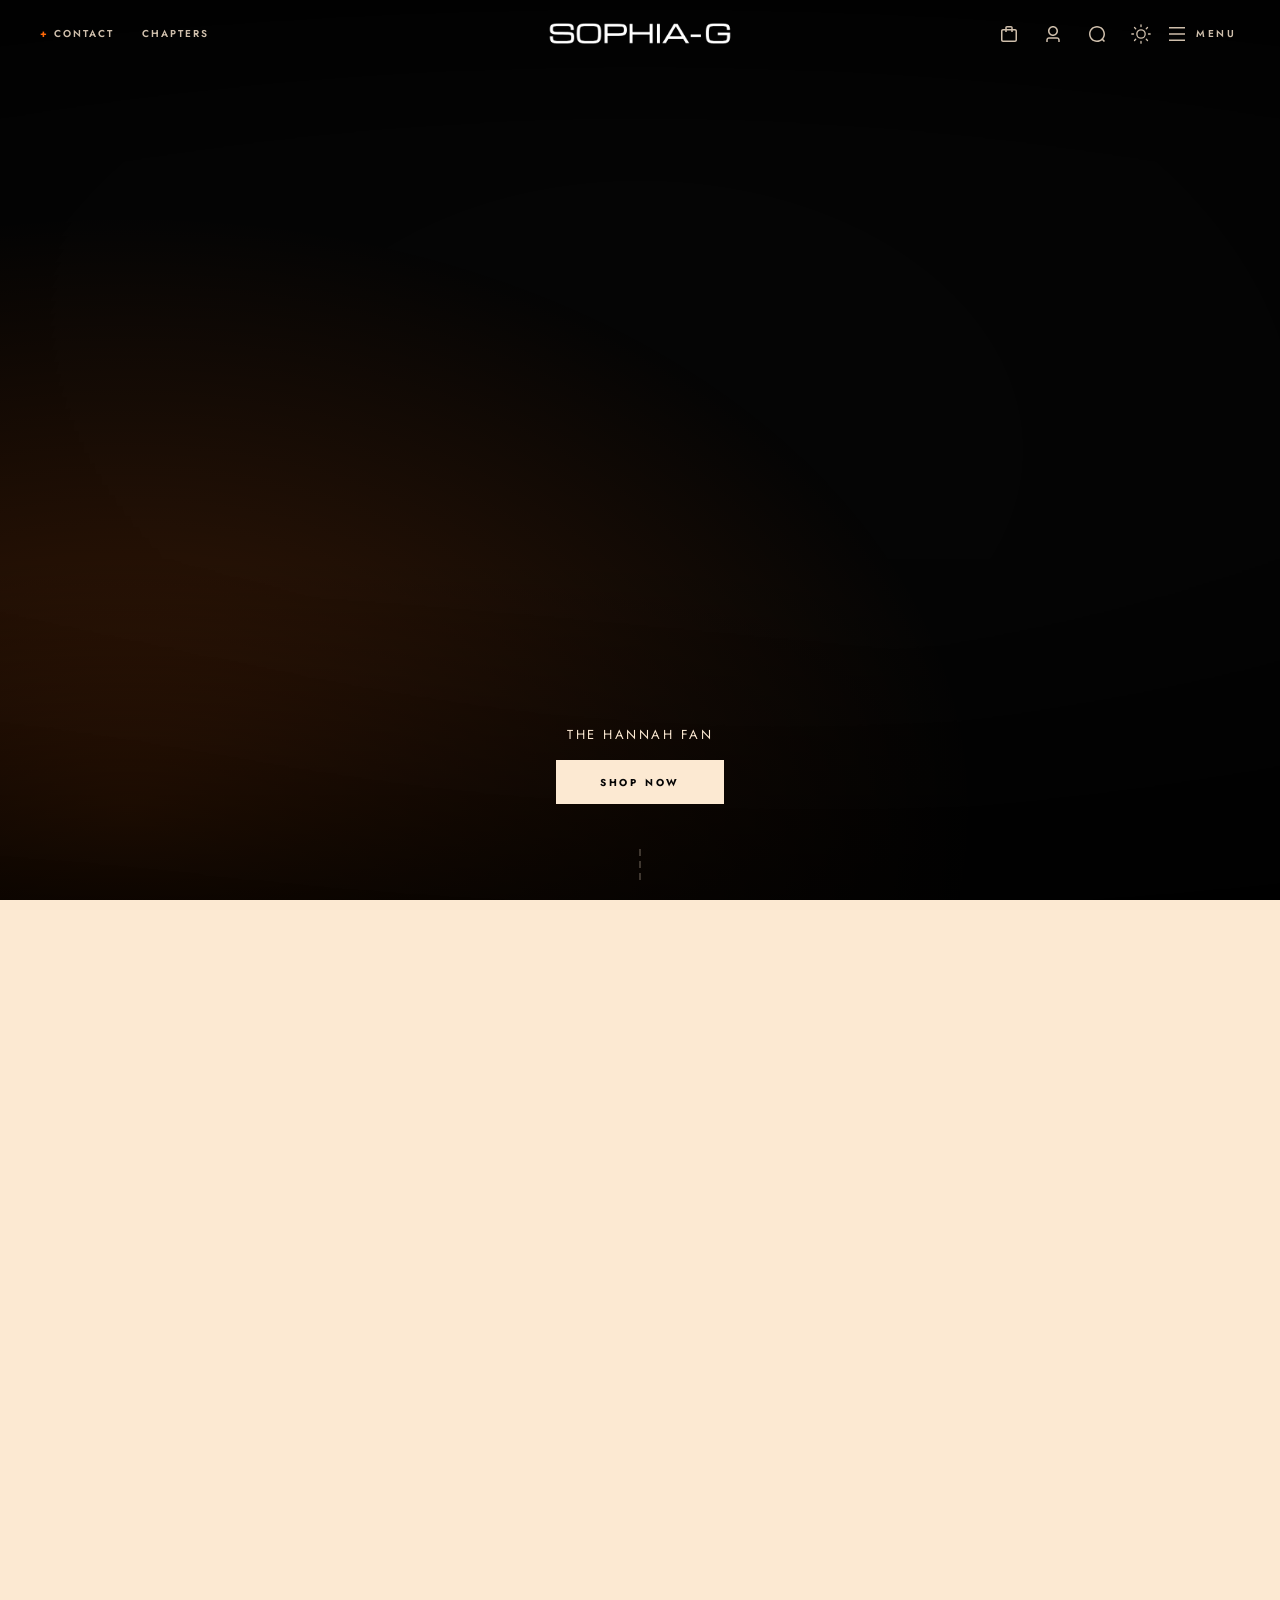
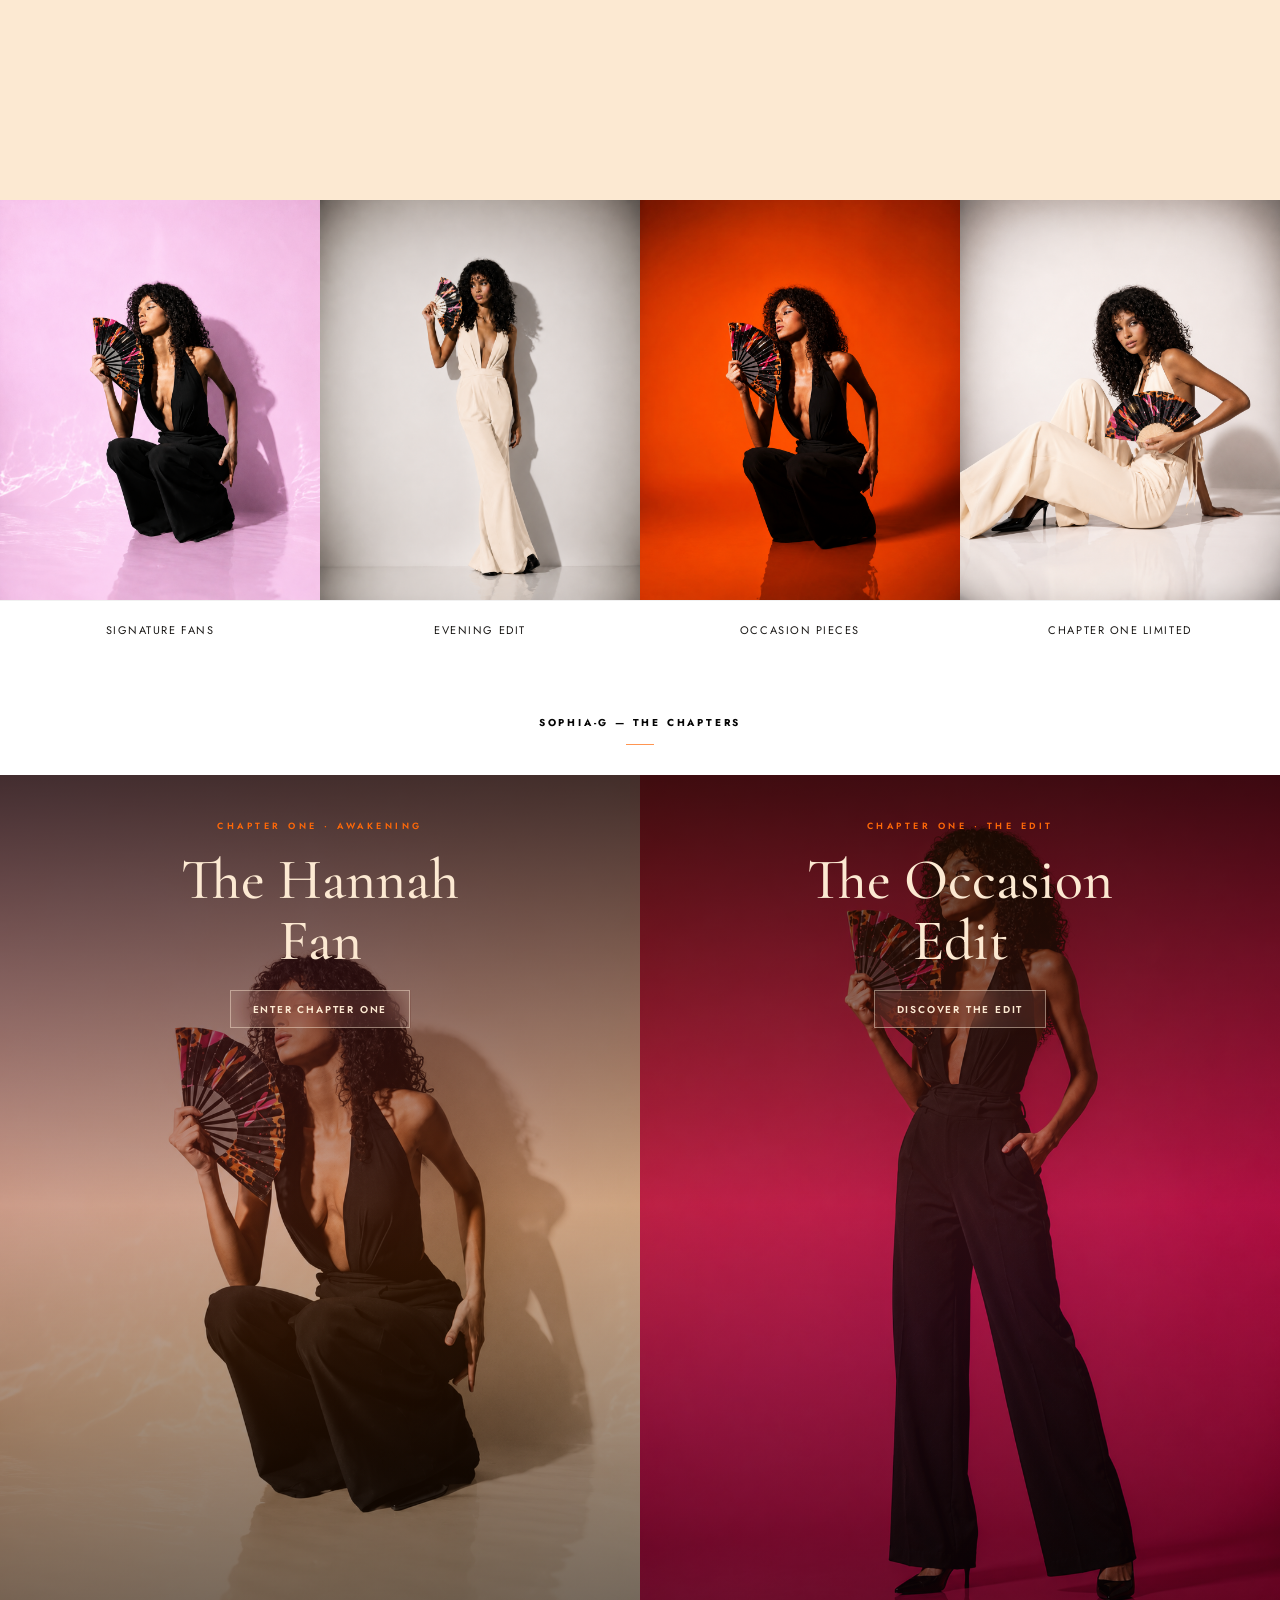
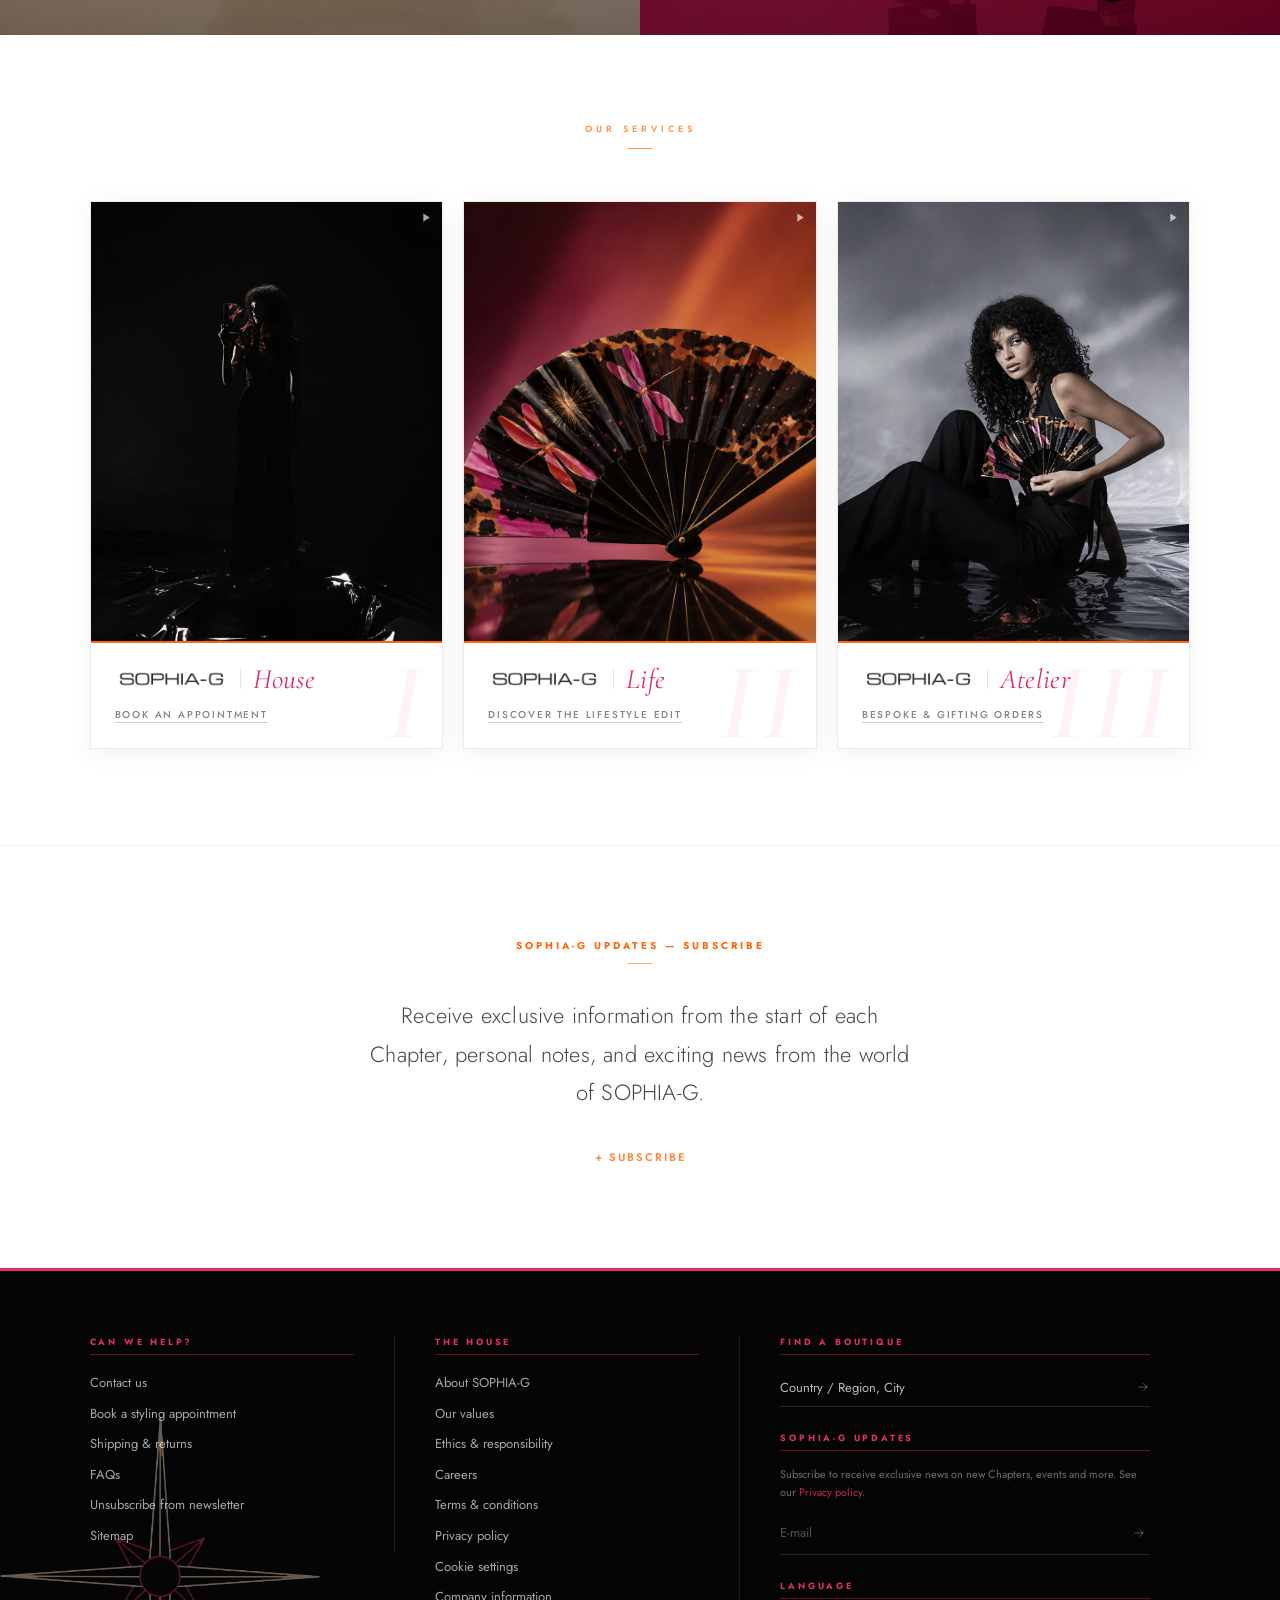
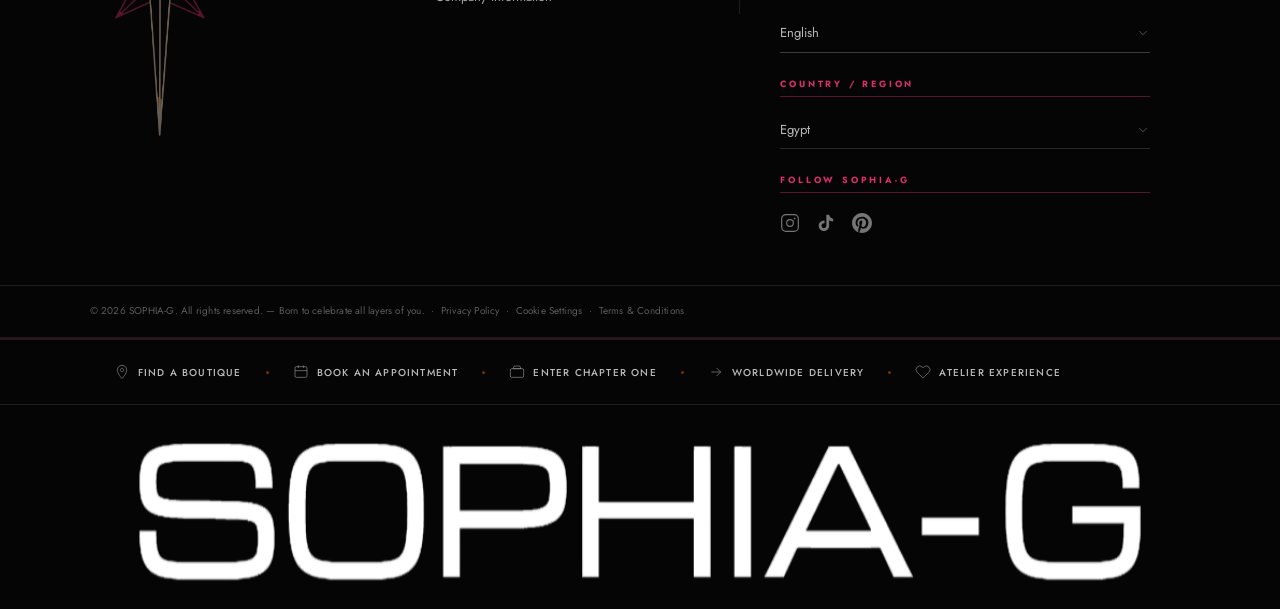
==== index.html @ d7bd1737 "feat - frontend enhancements" ====
<!DOCTYPE html>
<html lang="en">
<head>
  <meta charset="UTF-8" />
  <meta name="viewport" content="width=device-width, initial-scale=1.0" />
  <meta http-equiv="Cache-Control" content="no-cache, no-store, must-revalidate" />
  <meta http-equiv="Pragma" content="no-cache" />
  <meta http-equiv="Expires" content="0" />
  <title>SOPHIA-G — Born to celebrate all layers of you.</title>

  <!-- Fonts -->
  <link rel="preconnect" href="https://fonts.googleapis.com">
  <link rel="preconnect" href="https://fonts.gstatic.com" crossorigin>
  <link
    href="https://fonts.googleapis.com/css2?family=Cormorant+Garamond:ital,wght@0,400;0,500;0,600;0,700;1,400;1,500;1,600&family=Jost:wght@300;400;500;600;700&display=swap"
    rel="stylesheet"
  >

  <!-- Dynamic CSS loader — bypasses every layer of caching -->
  <script>
    (function () {
      var t = Date.now();
      var sheets = [
        "css/variables.css",
        "css/animations.css",
        "components/header/header.css",
        "components/hero/hero.css",
        "components/categories/categories.css",
        "components/collections/collections.css",
        "components/services/services.css",
        "components/subscribe/subscribe.css",
        "components/footer/footer.css",
        "components/closing/closing.css",
        "components/scroll-top/scroll-top.css"
      ];
      sheets.forEach(function (href) {
        var link = document.createElement("link");
        link.rel = "stylesheet";
        link.href = href + "?v=" + t;
        document.head.appendChild(link);
      });
    })();
  </script>
</head>

<body>

  <!-- ░░ Component slots — filled by js/loader.js ░░ -->

  <div data-component="header"></div>

  <!-- Hero sits outside the pattern wrapper — needs a clean dark canvas -->
  <div data-component="hero"></div>

  <!-- Light sections (white page band) -->
  <main class="sophia-page">
    <div data-component="categories"></div>
    <div data-component="collections"></div>
    <div data-component="services"></div>
    <div data-component="subscribe"></div>
  </main>

  <div data-component="footer"></div>
  <div data-component="closing"></div>
  <div data-component="scroll-top"></div>

  <!-- Dynamic JS loader — cache-busted on every page load, order preserved -->
  <script>
    (function () {
      var t = Date.now();
      /* main.js MUST finish before loader.js runs — load sequentially */
      var s1 = document.createElement("script");
      s1.src = "js/main.js?v=" + t;
      s1.onload = function () {
        var s2 = document.createElement("script");
        s2.src = "js/loader.js?v=" + t;
        document.body.appendChild(s2);
      };
      document.body.appendChild(s1);
    })();
  </script>

</body>
</html>
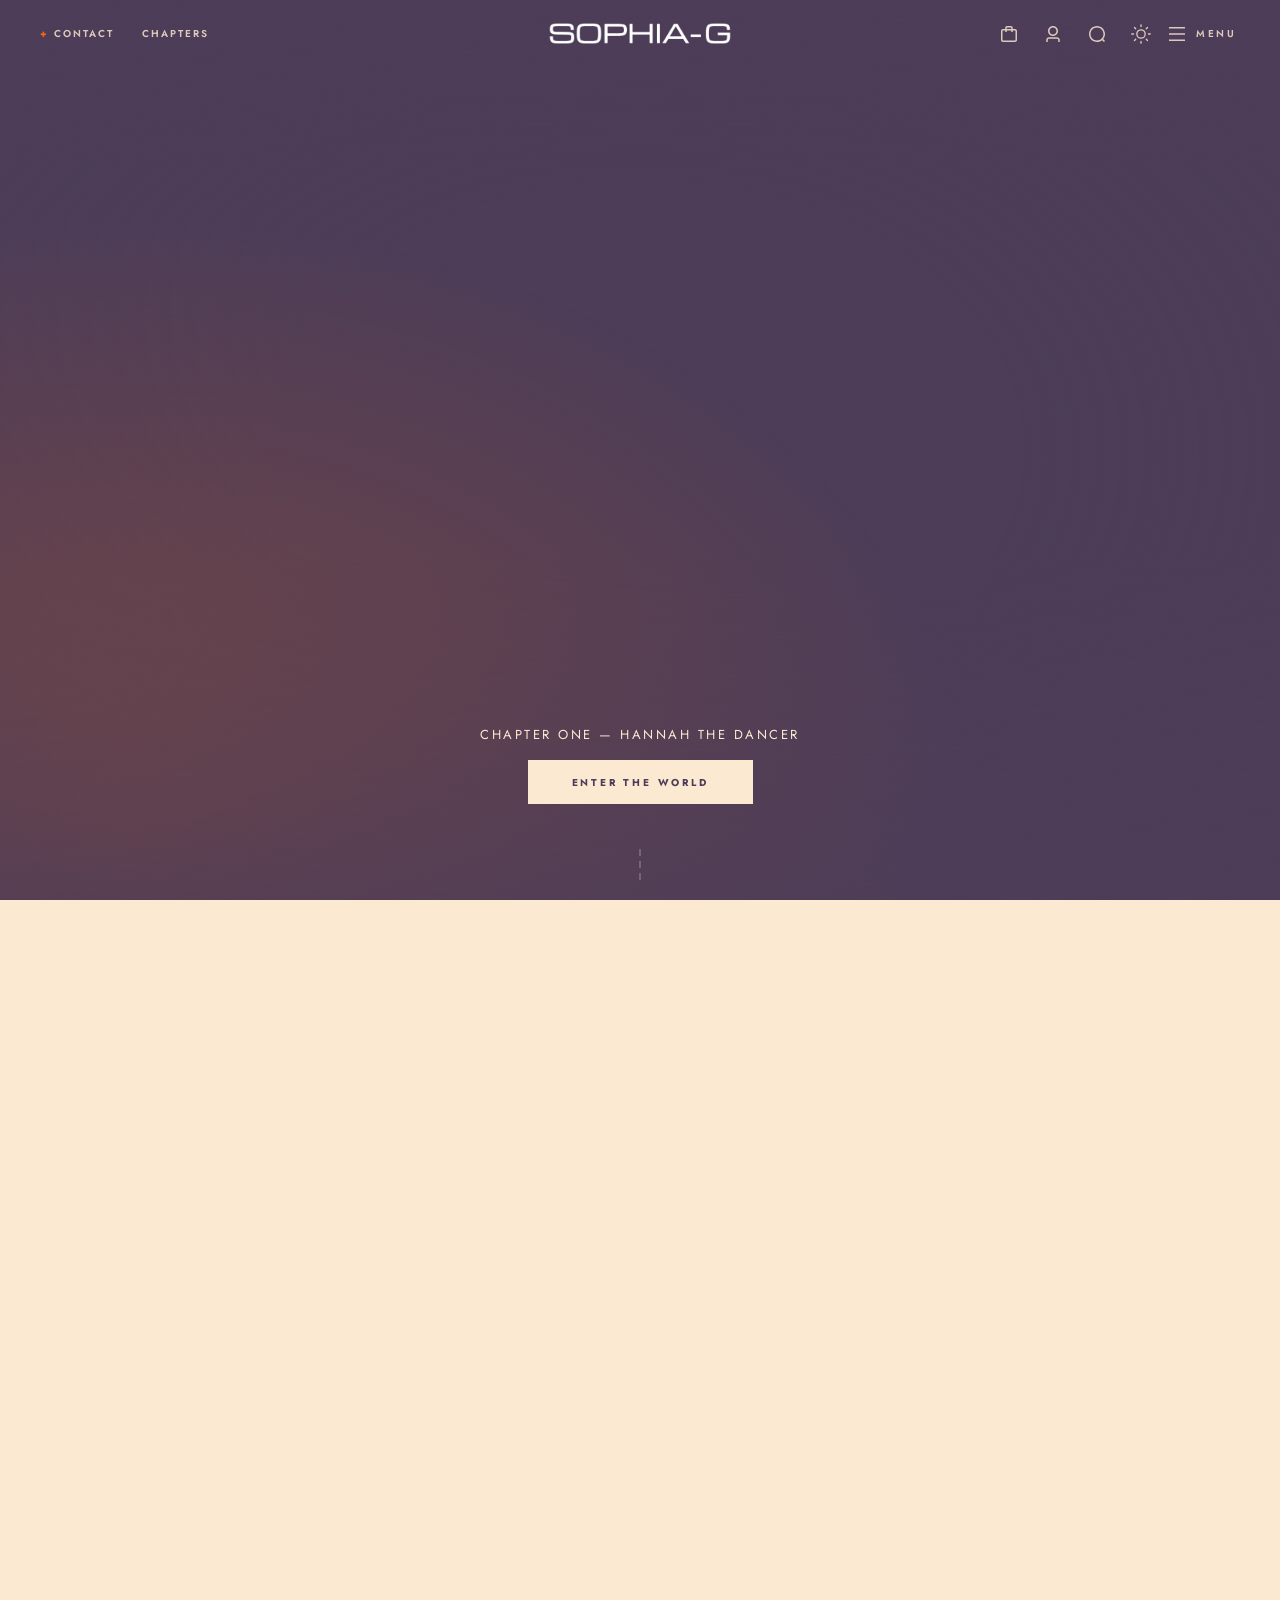
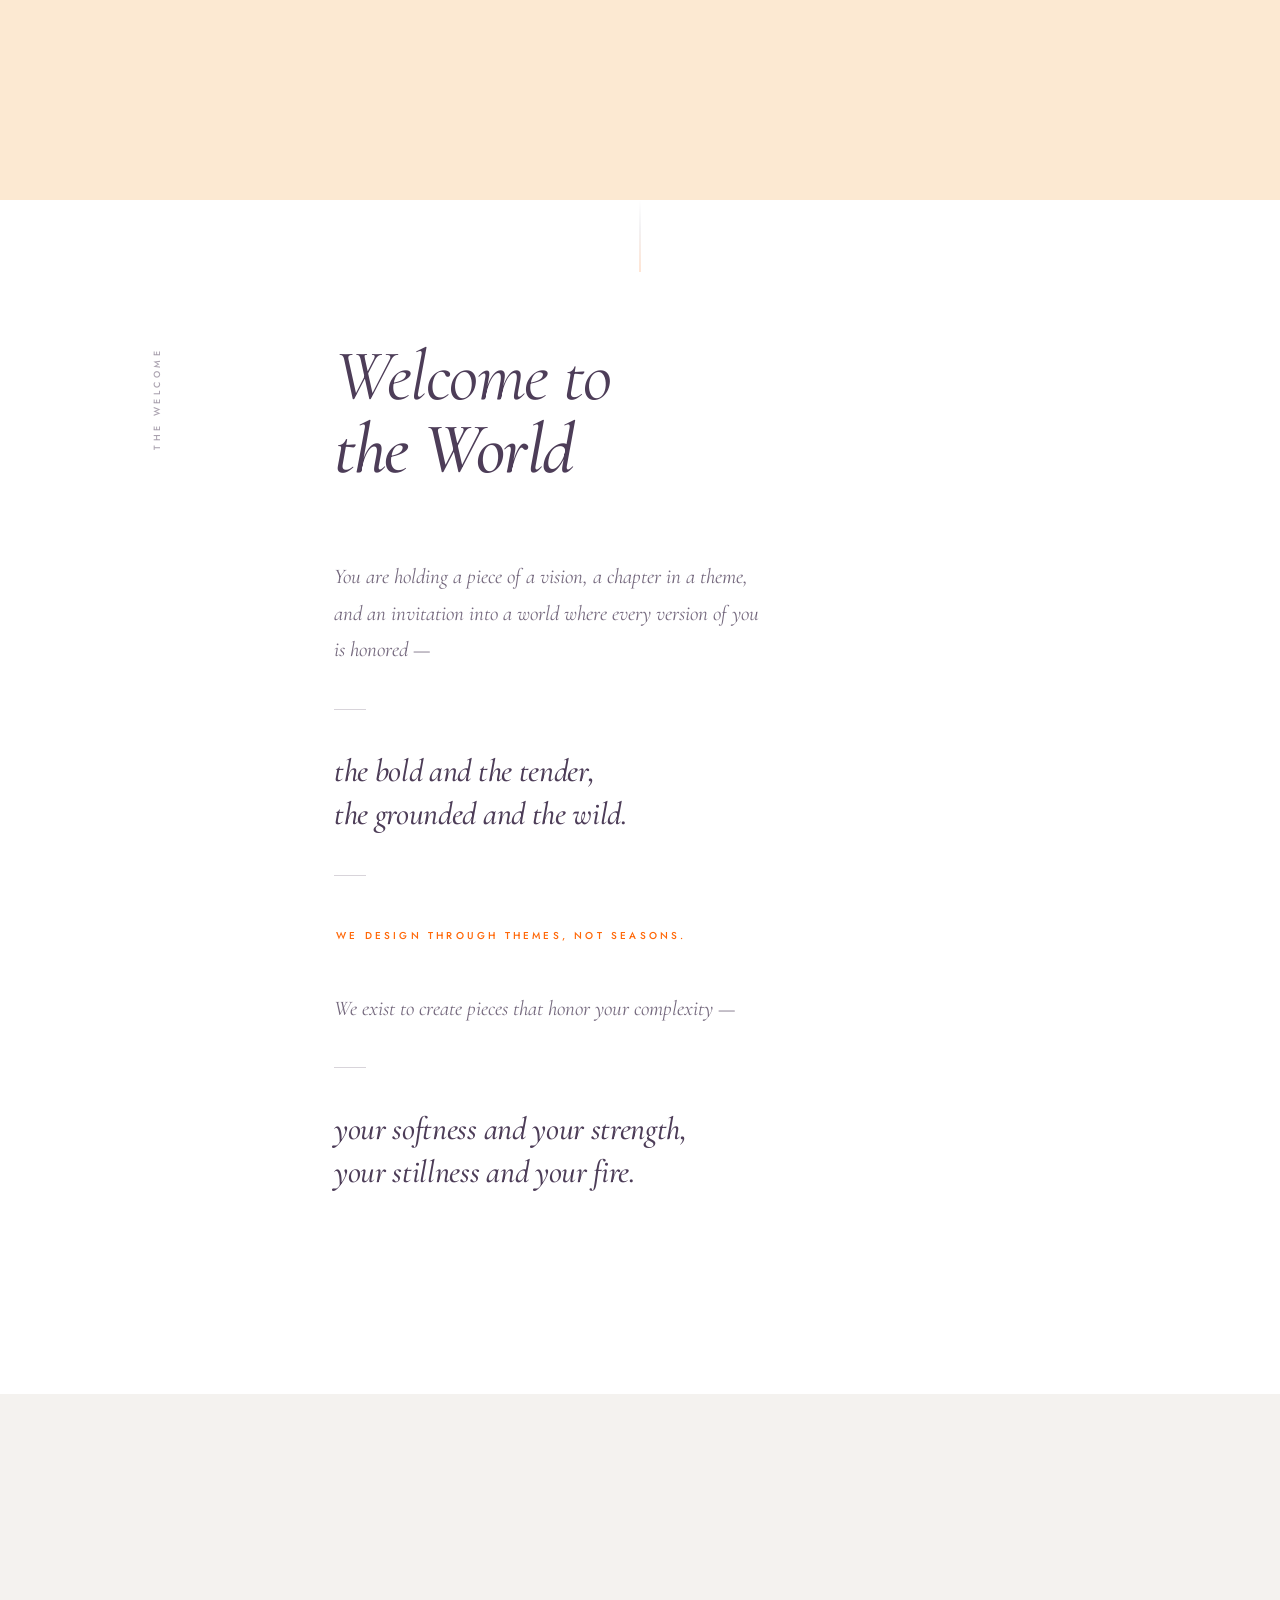
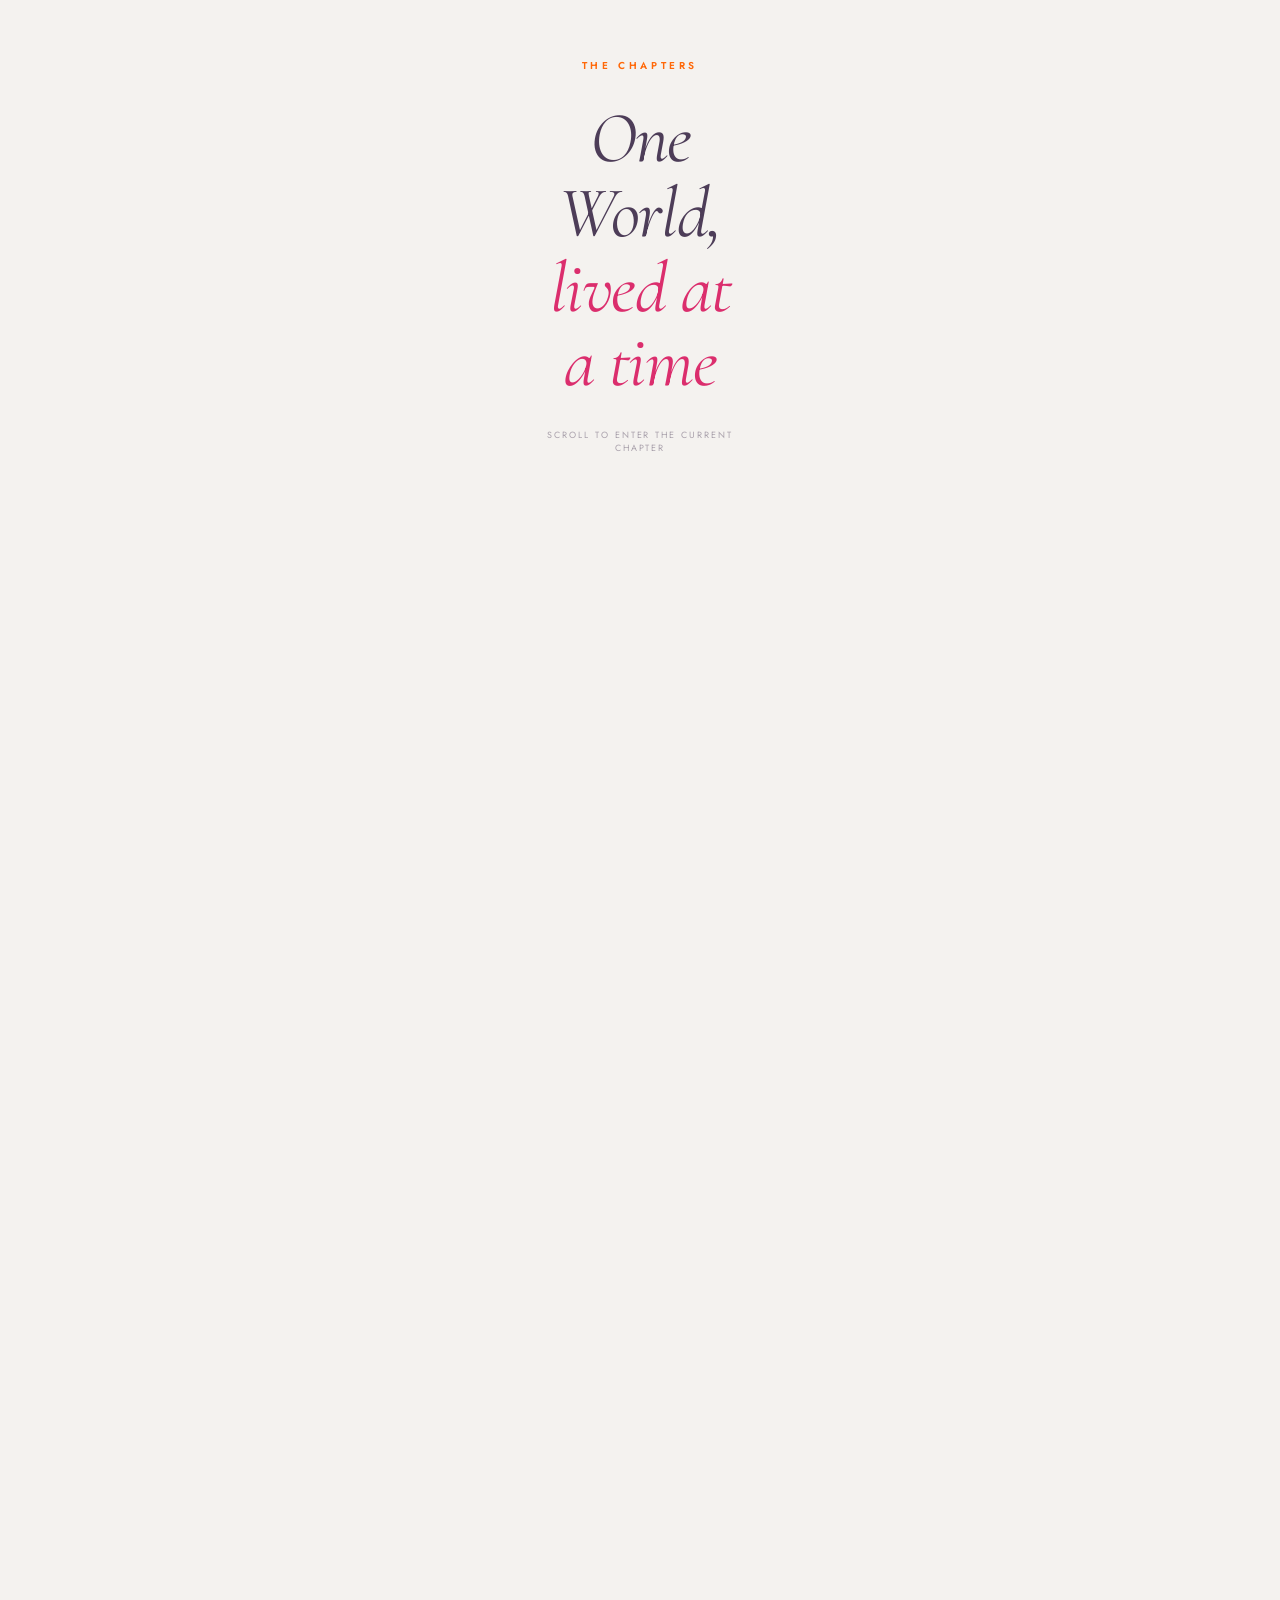
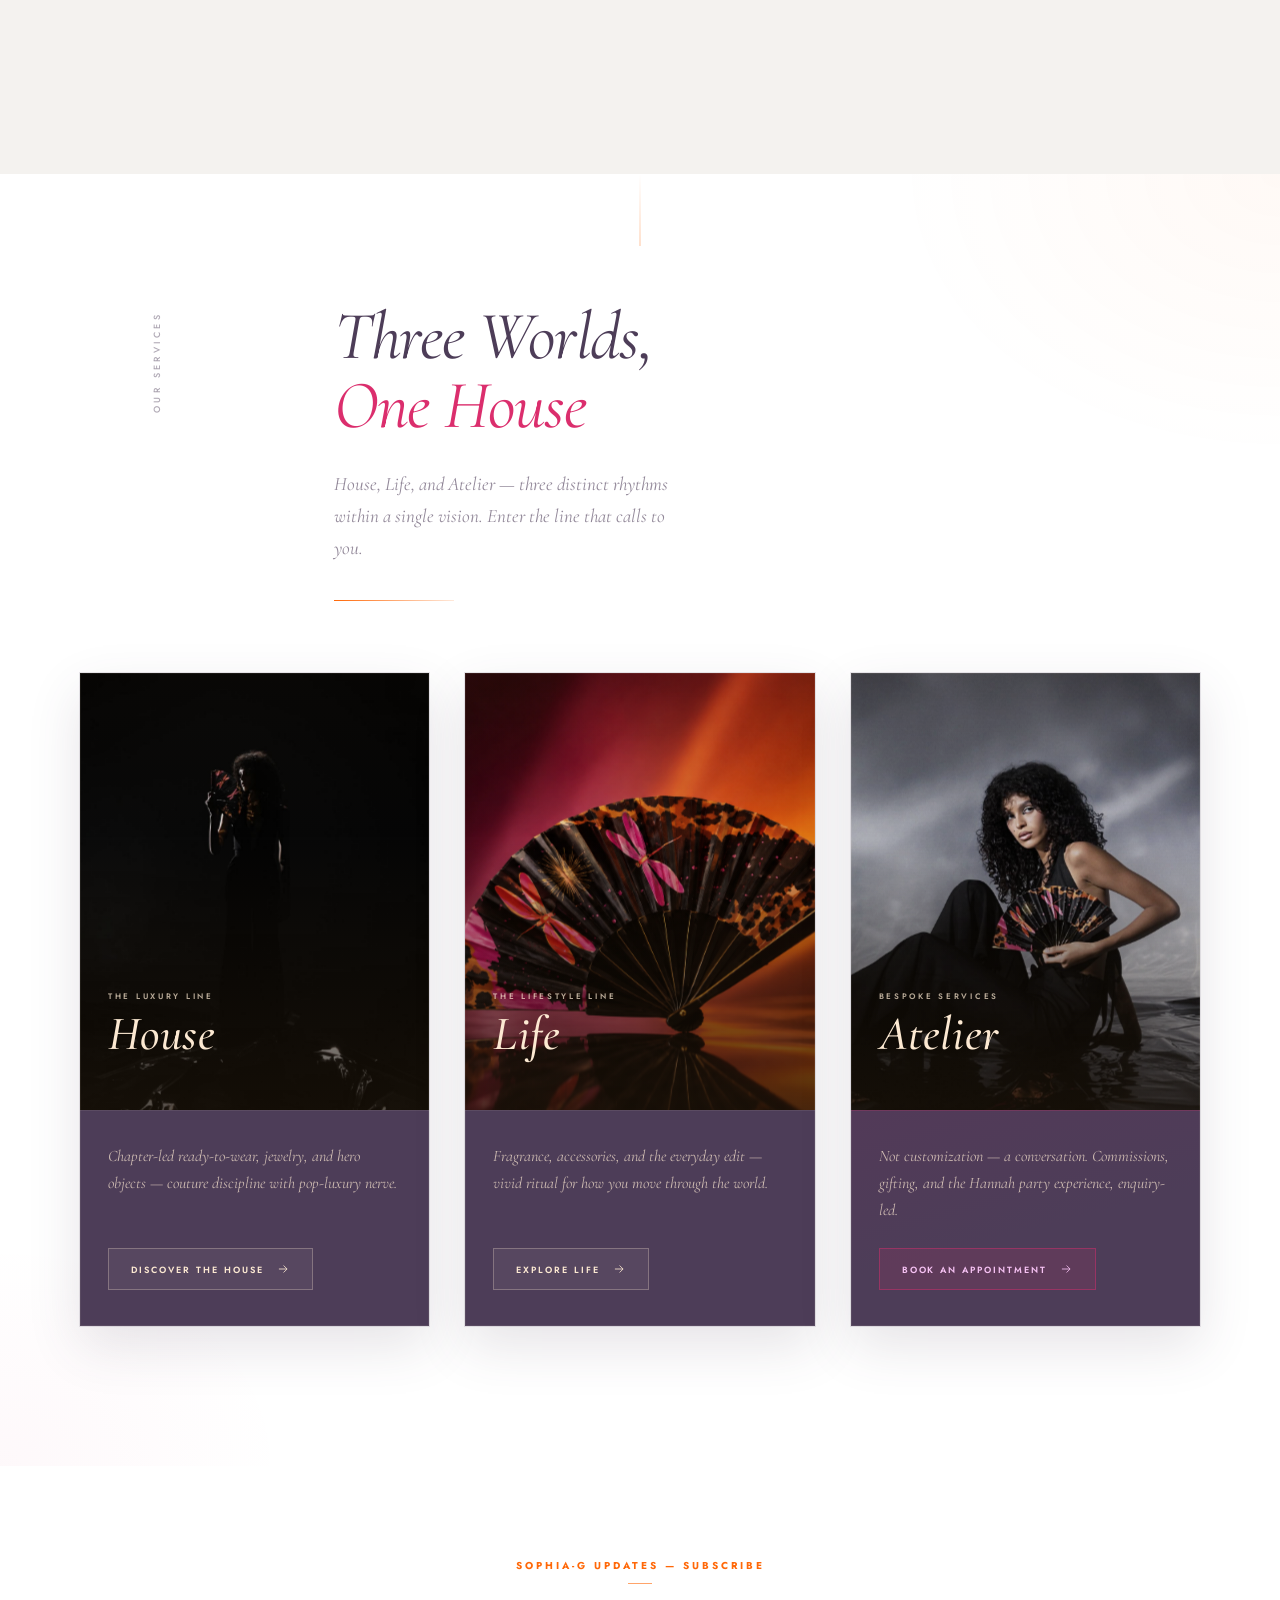
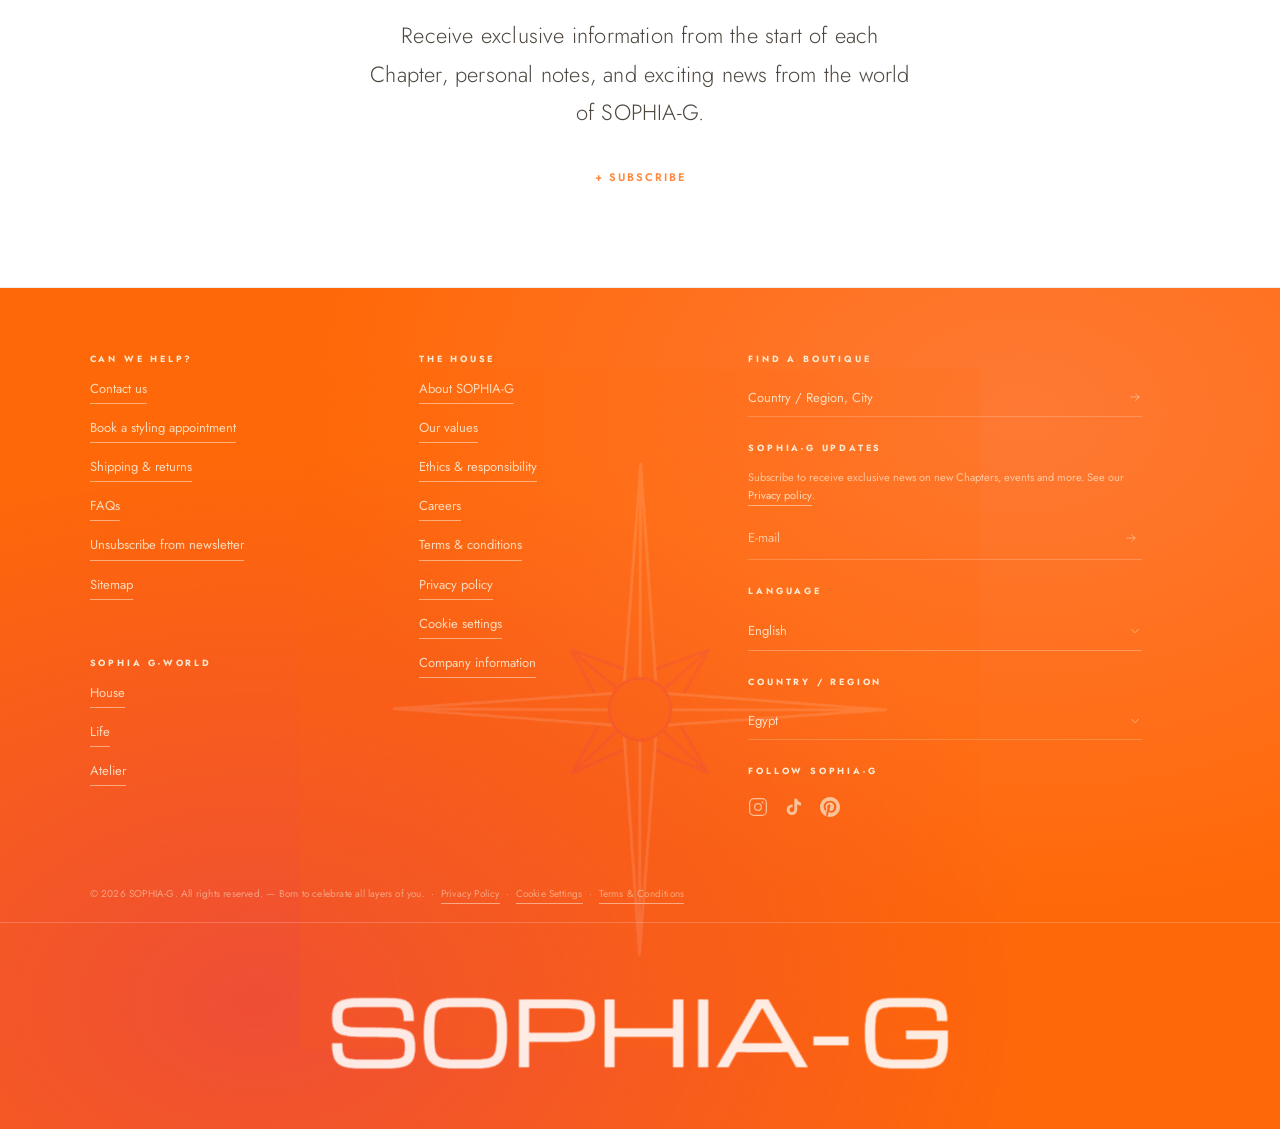
==== commit 1e504e0a: "feat: welcome , chapter , services , footer" ====
--- a/index.html
+++ b/index.html
@@ -25,12 +25,11 @@
         "css/animations.css",
         "components/header/header.css",
         "components/hero/hero.css",
-        "components/categories/categories.css",
+        "components/welcome/welcome.css",
         "components/collections/collections.css",
         "components/services/services.css",
         "components/subscribe/subscribe.css",
         "components/footer/footer.css",
-        "components/closing/closing.css",
         "components/scroll-top/scroll-top.css"
       ];
       sheets.forEach(function (href) {
@@ -54,14 +53,13 @@
 
   <!-- Light sections (white page band) -->
   <main class="sophia-page">
-    <div data-component="categories"></div>
+    <div data-component="welcome"></div>
     <div data-component="collections"></div>
     <div data-component="services"></div>
     <div data-component="subscribe"></div>
   </main>
 
   <div data-component="footer"></div>
-  <div data-component="closing"></div>
   <div data-component="scroll-top"></div>
 
   <!-- Dynamic JS loader — cache-busted on every page load, order preserved -->
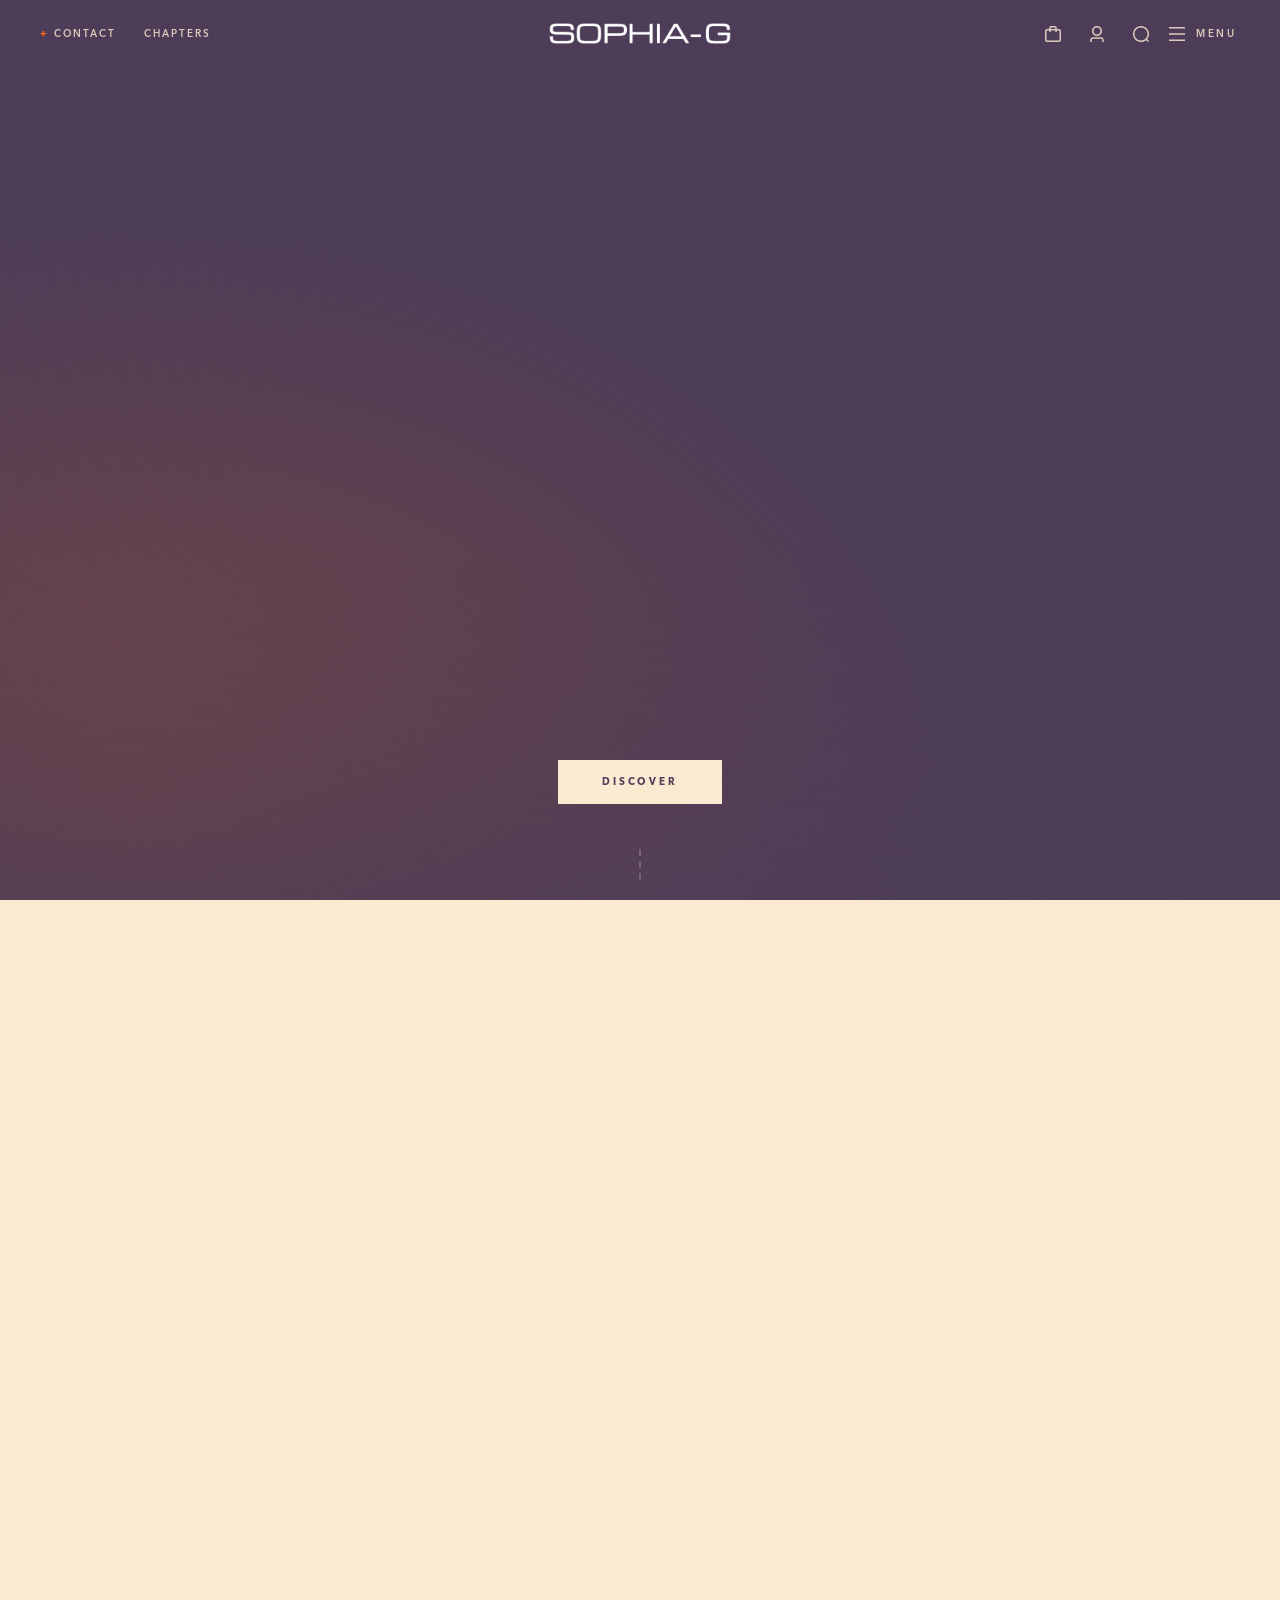
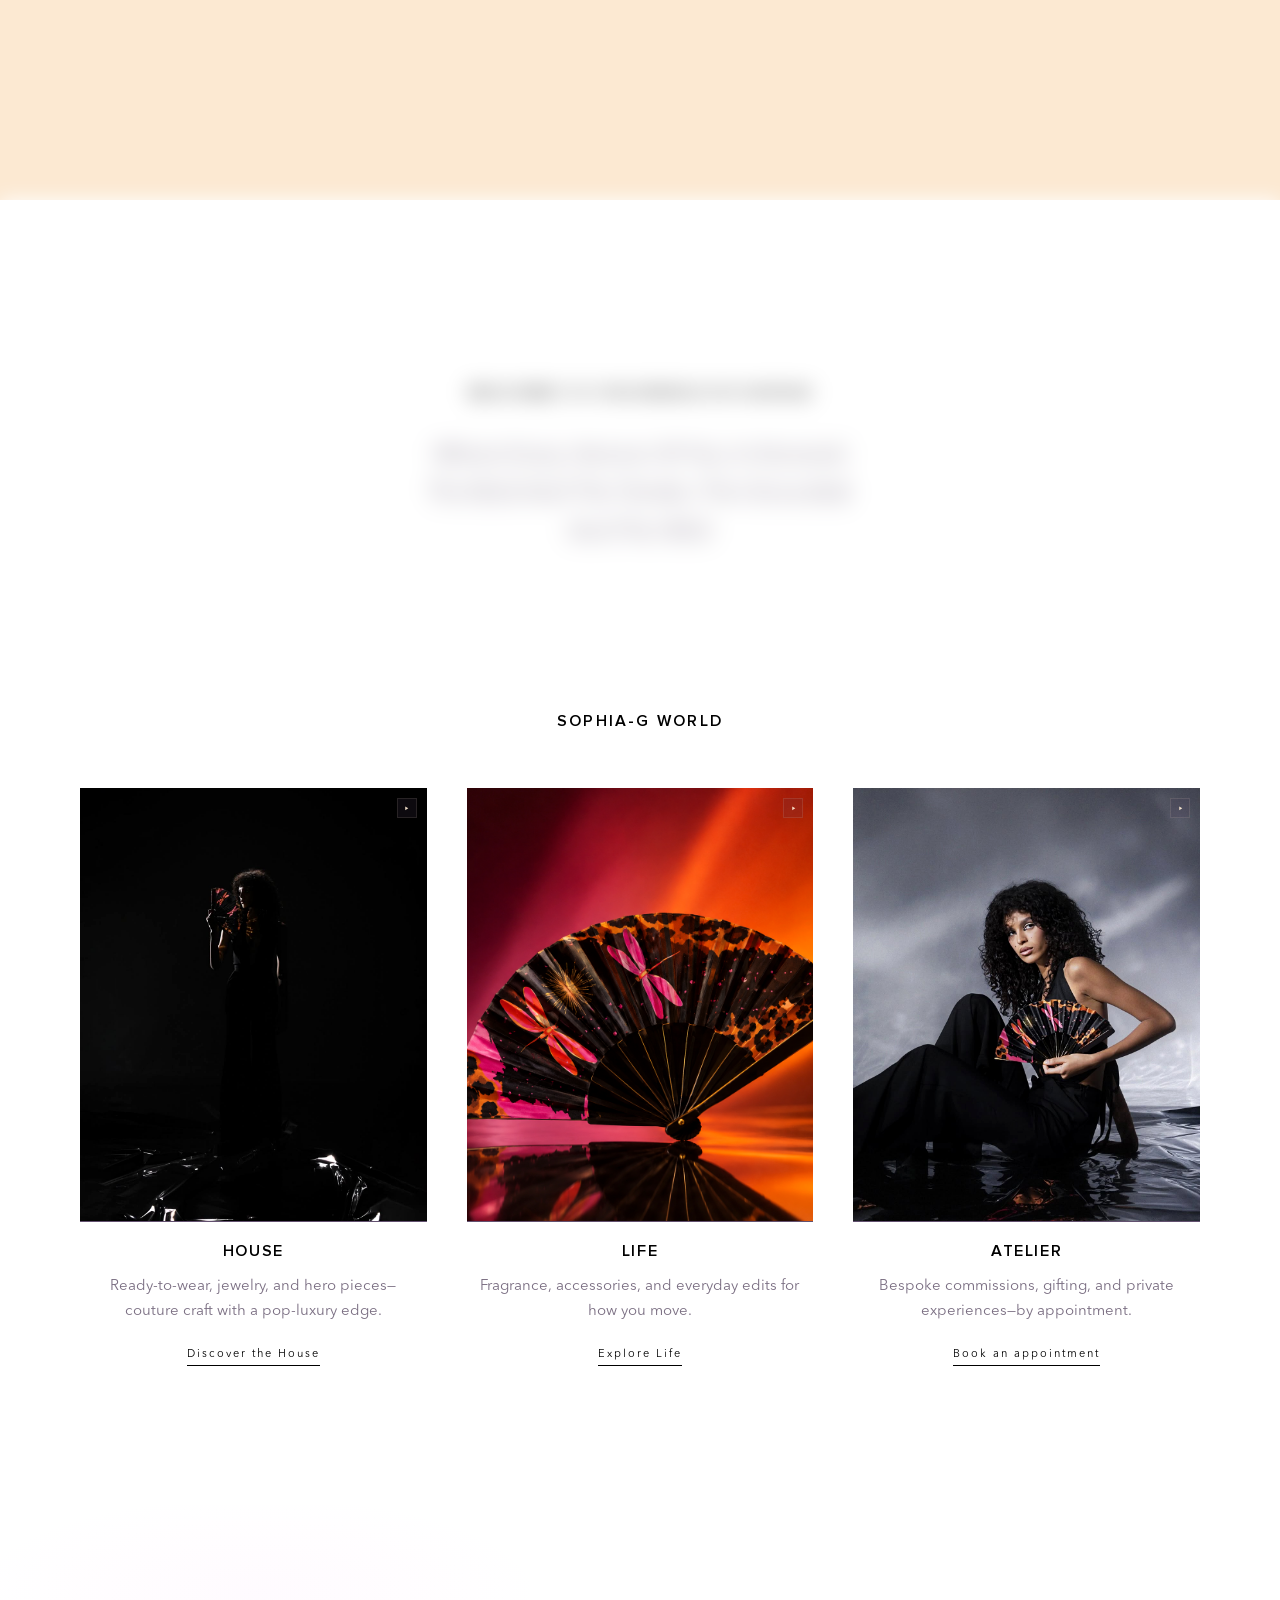
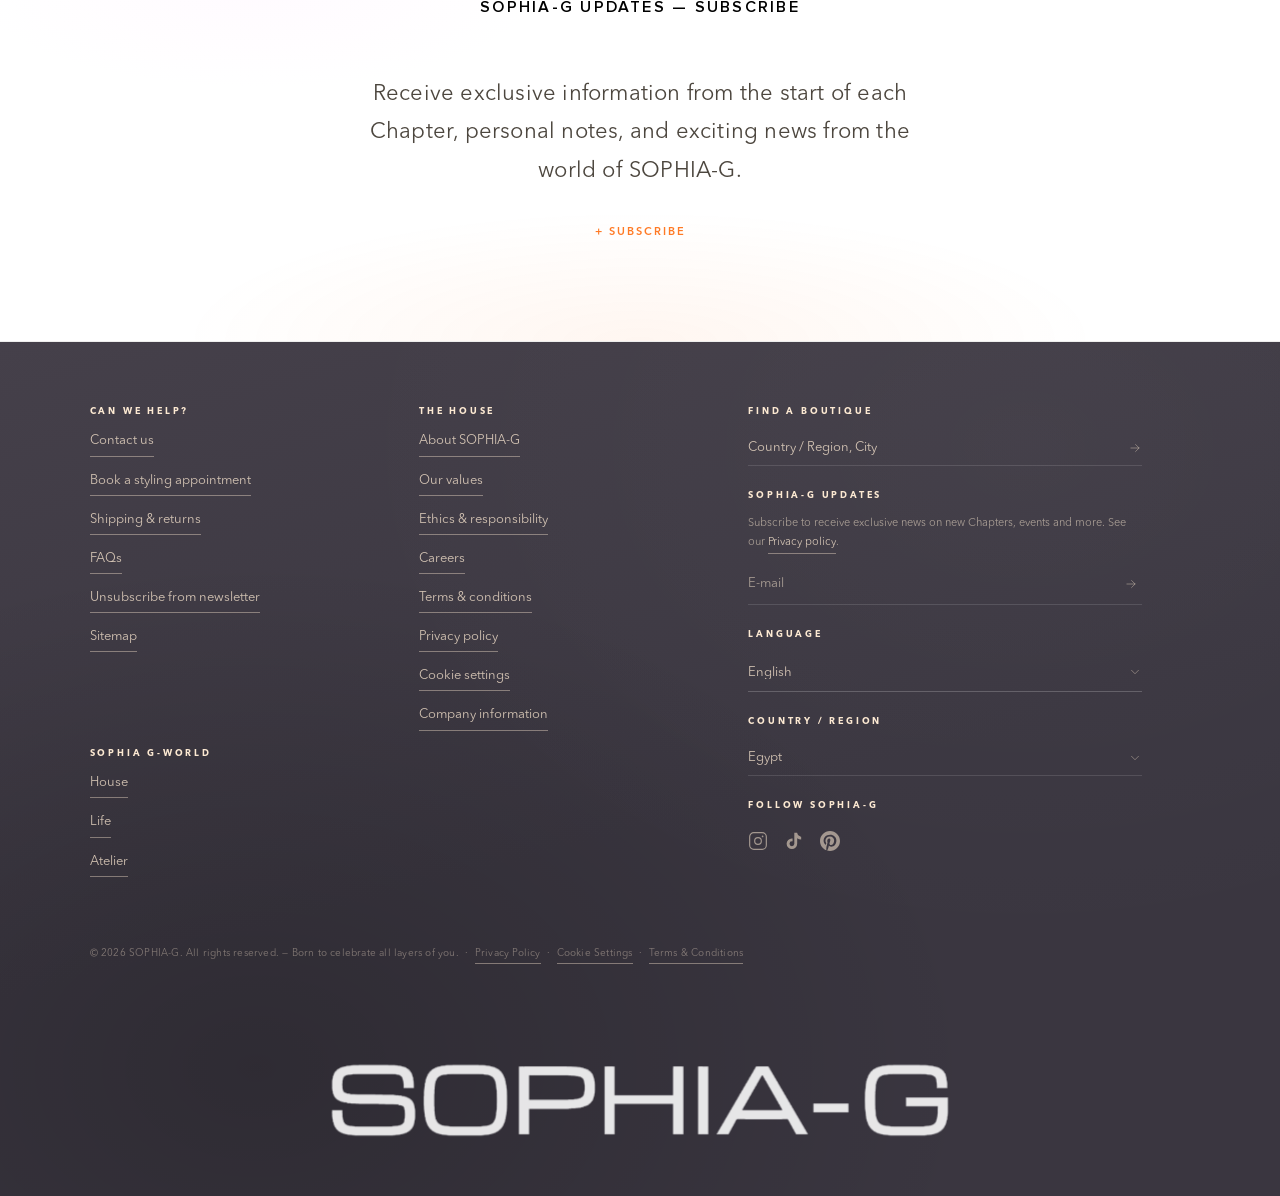
==== commit 24ce9e9d: "Roun II Enhancements" ====
--- a/index.html
+++ b/index.html
@@ -8,25 +8,18 @@
   <meta http-equiv="Expires" content="0" />
   <title>SOPHIA-G — Born to celebrate all layers of you.</title>
 
-  <!-- Fonts -->
-  <link rel="preconnect" href="https://fonts.googleapis.com">
-  <link rel="preconnect" href="https://fonts.gstatic.com" crossorigin>
-  <link
-    href="https://fonts.googleapis.com/css2?family=Cormorant+Garamond:ital,wght@0,400;0,500;0,600;0,700;1,400;1,500;1,600&family=Jost:wght@300;400;500;600;700&display=swap"
-    rel="stylesheet"
-  >
-
   <!-- Dynamic CSS loader — bypasses every layer of caching -->
   <script>
     (function () {
       var t = Date.now();
       var sheets = [
+        "css/proxima-nova.css",
+        "css/avenir-next.css",
         "css/variables.css",
         "css/animations.css",
         "components/header/header.css",
         "components/hero/hero.css",
         "components/welcome/welcome.css",
-        "components/collections/collections.css",
         "components/services/services.css",
         "components/subscribe/subscribe.css",
         "components/footer/footer.css",
@@ -54,7 +47,6 @@
   <!-- Light sections (white page band) -->
   <main class="sophia-page">
     <div data-component="welcome"></div>
-    <div data-component="collections"></div>
     <div data-component="services"></div>
     <div data-component="subscribe"></div>
   </main>
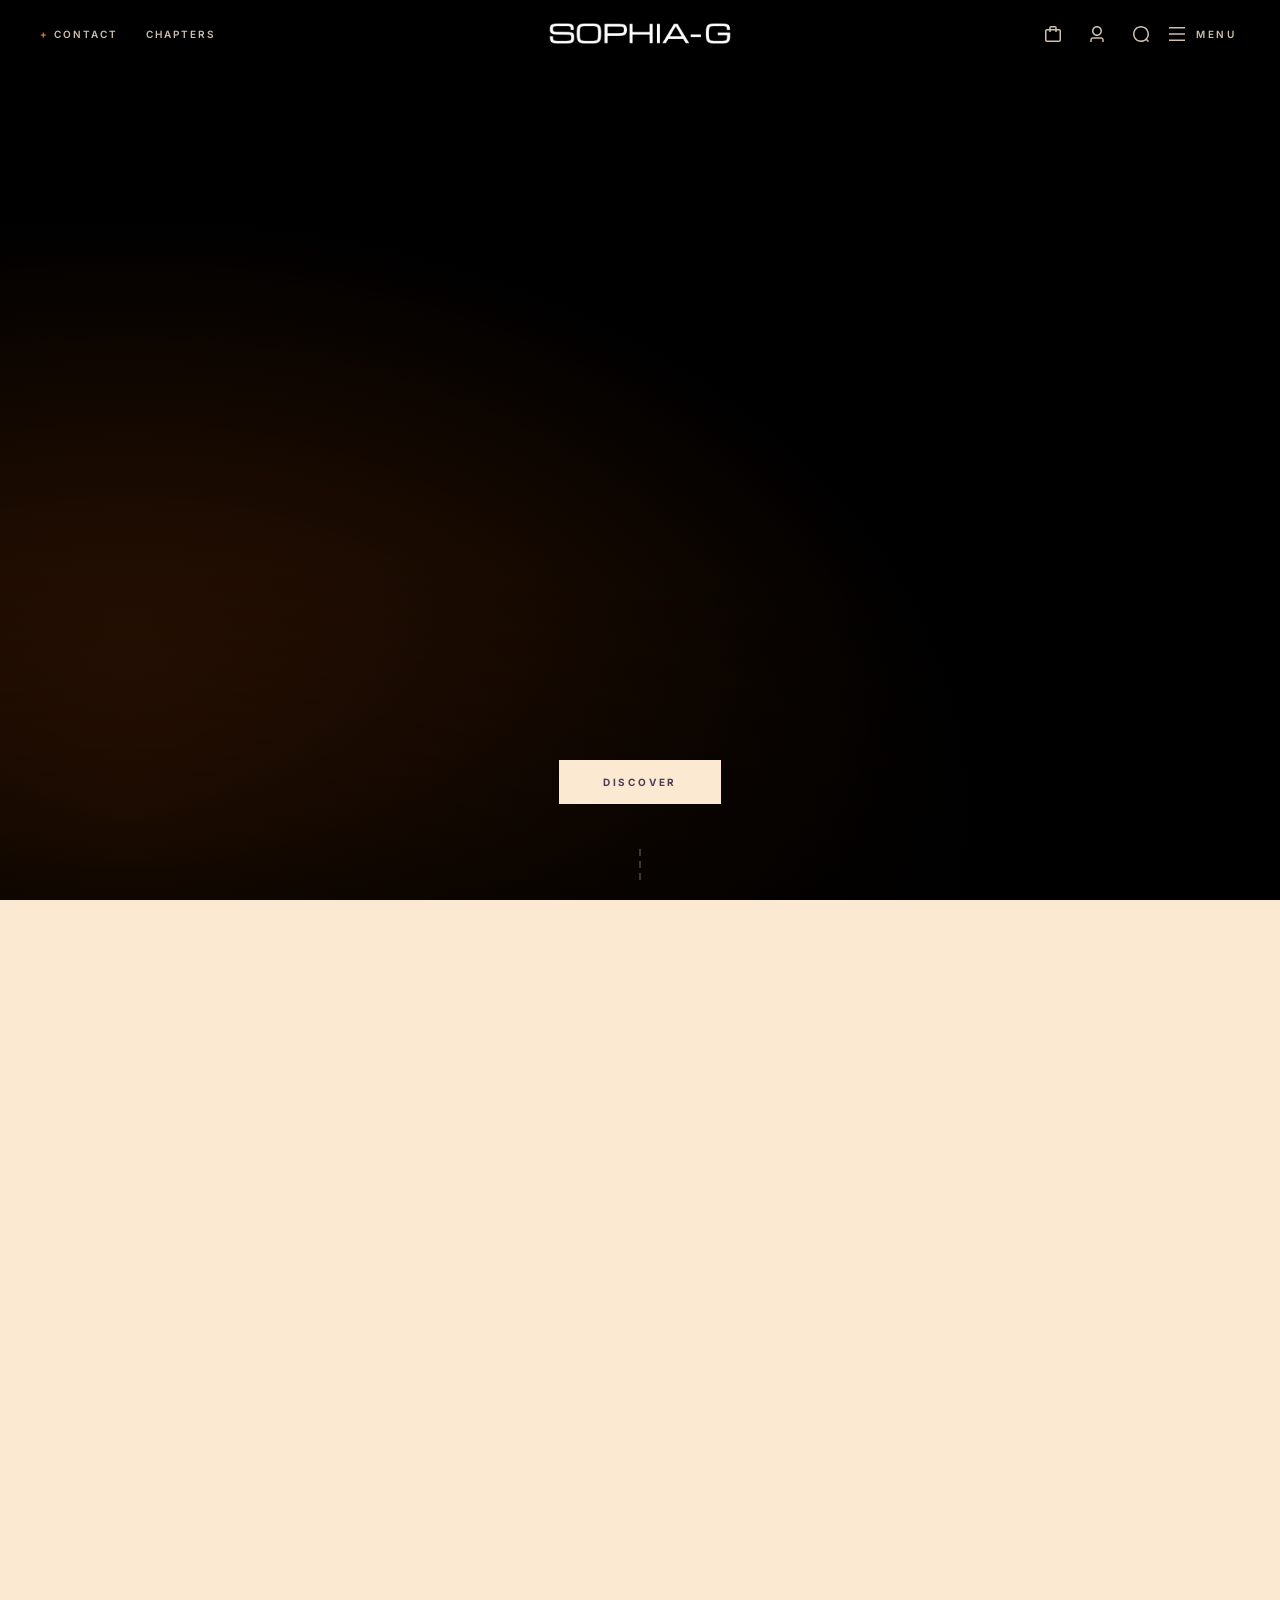
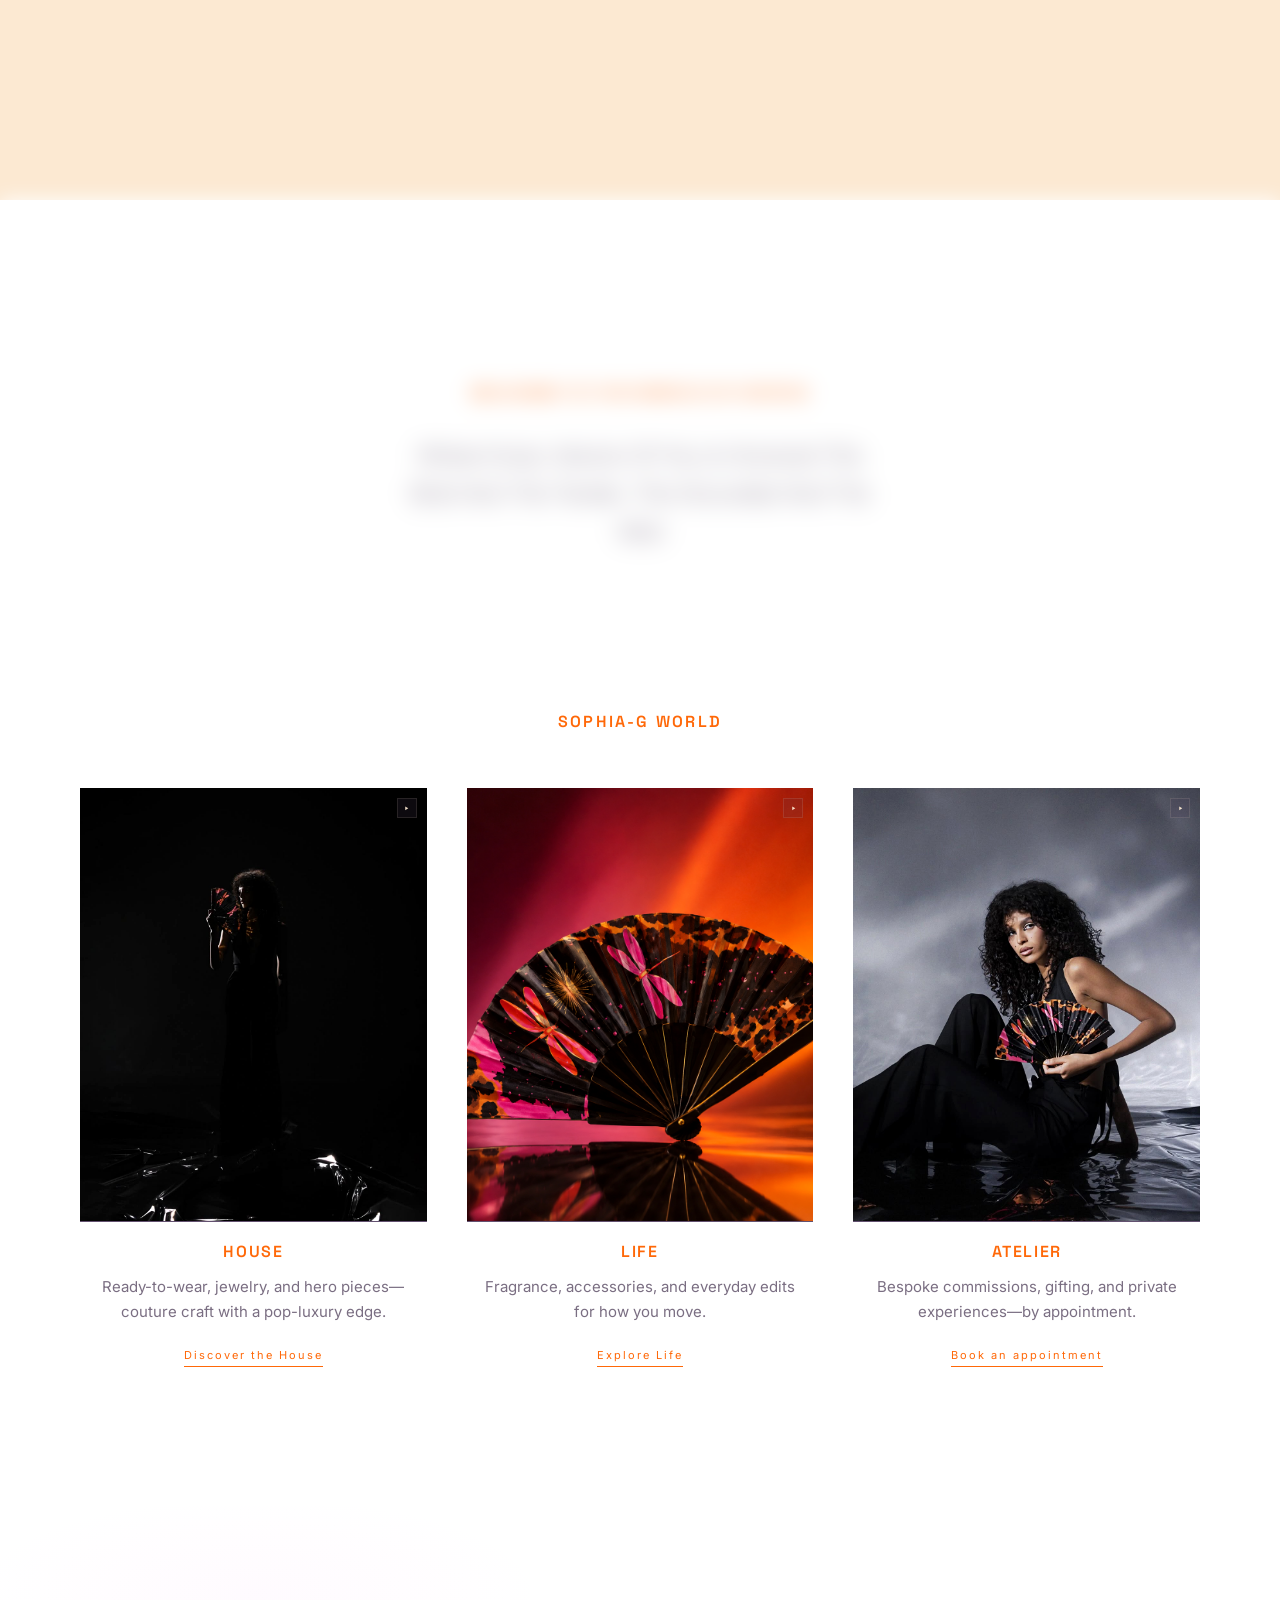
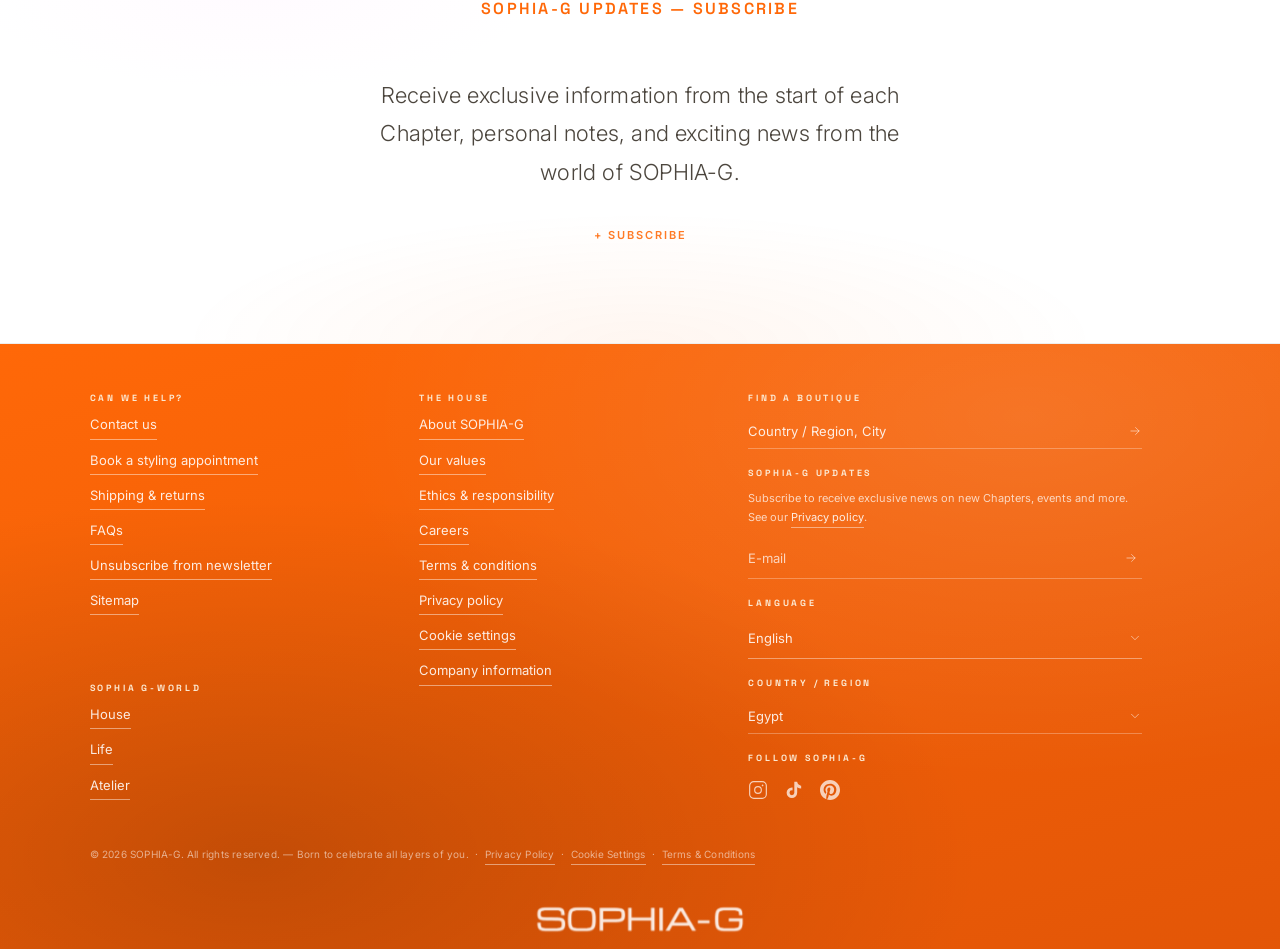
==== commit 79d17ab2: "Footer Color - Footer spacing minimization" ====
--- a/index.html
+++ b/index.html
@@ -8,13 +8,15 @@
   <meta http-equiv="Expires" content="0" />
   <title>SOPHIA-G — Born to celebrate all layers of you.</title>
 
+  <link rel="preconnect" href="https://fonts.googleapis.com" />
+  <link rel="preconnect" href="https://fonts.gstatic.com" crossorigin />
+
   <!-- Dynamic CSS loader — bypasses every layer of caching -->
   <script>
     (function () {
       var t = Date.now();
       var sheets = [
-        "css/proxima-nova.css",
-        "css/avenir-next.css",
+        "css/fonts.css",
         "css/variables.css",
         "css/animations.css",
         "components/header/header.css",
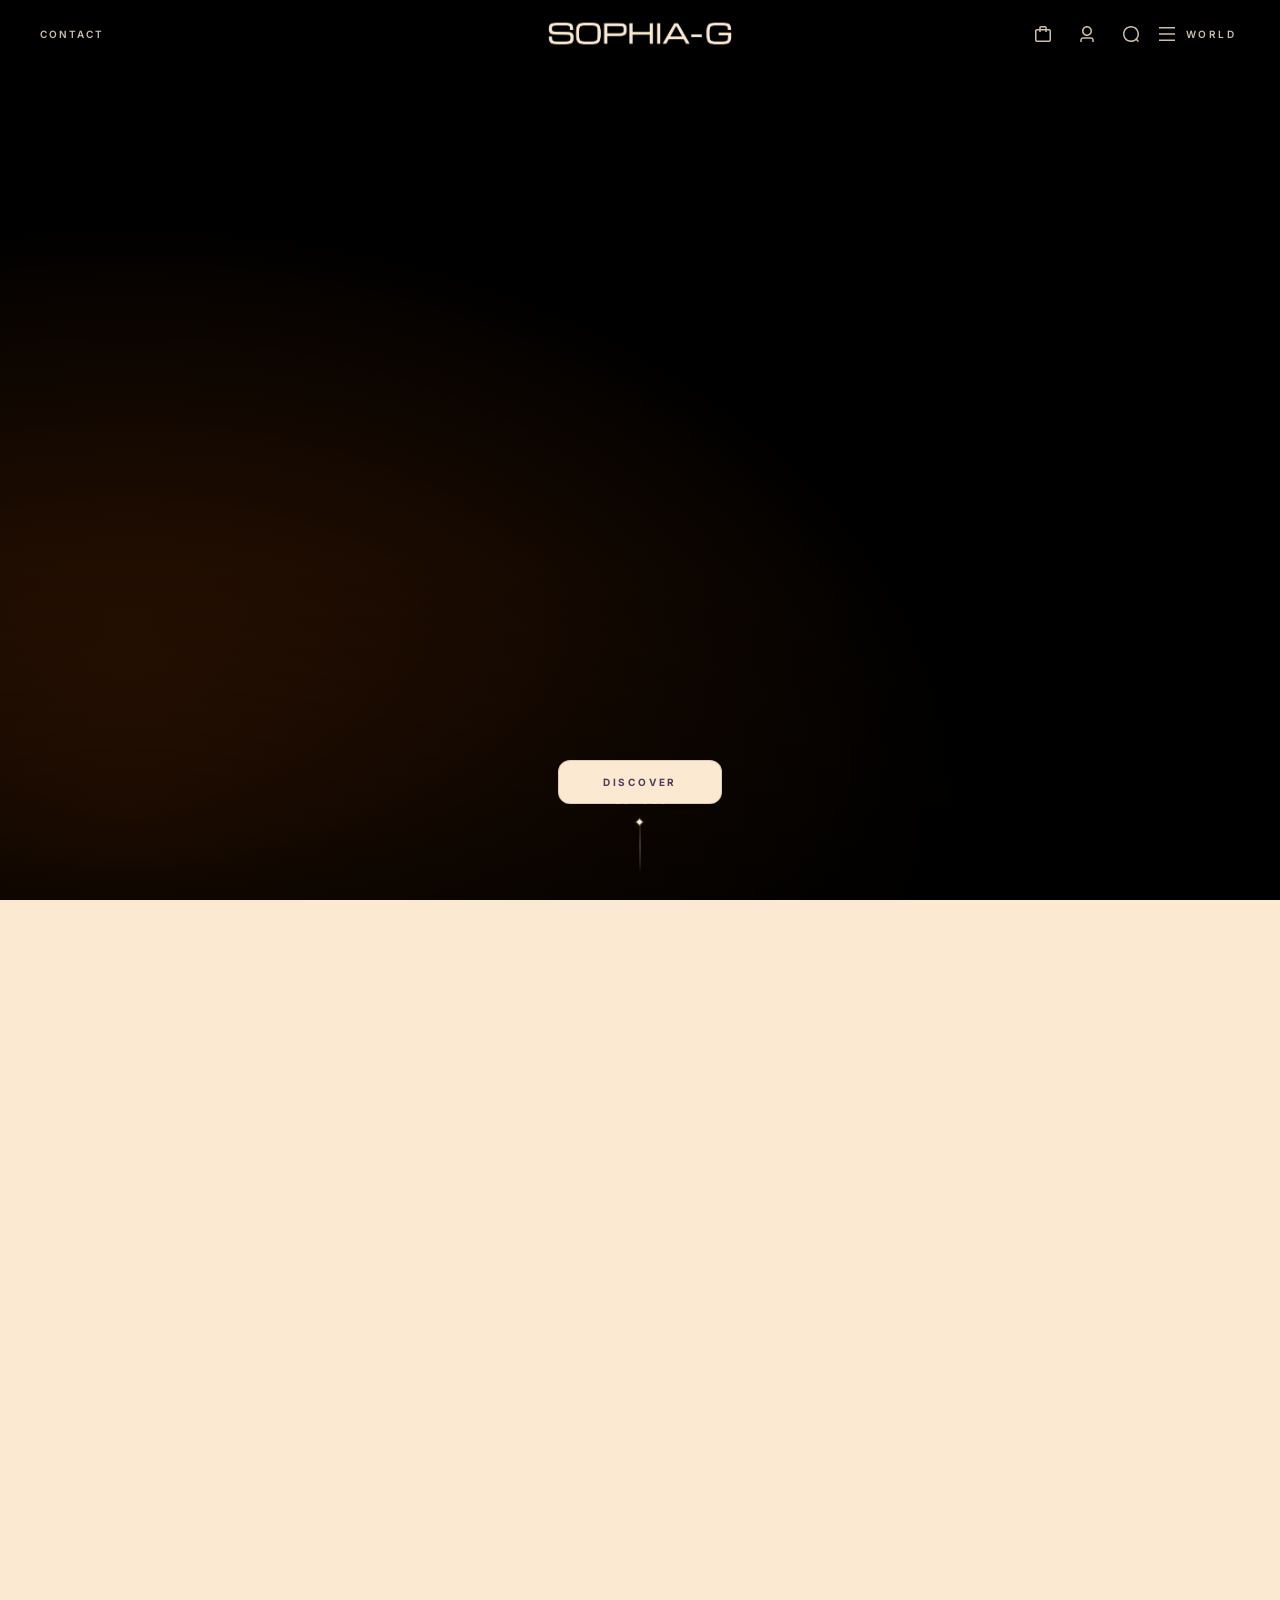
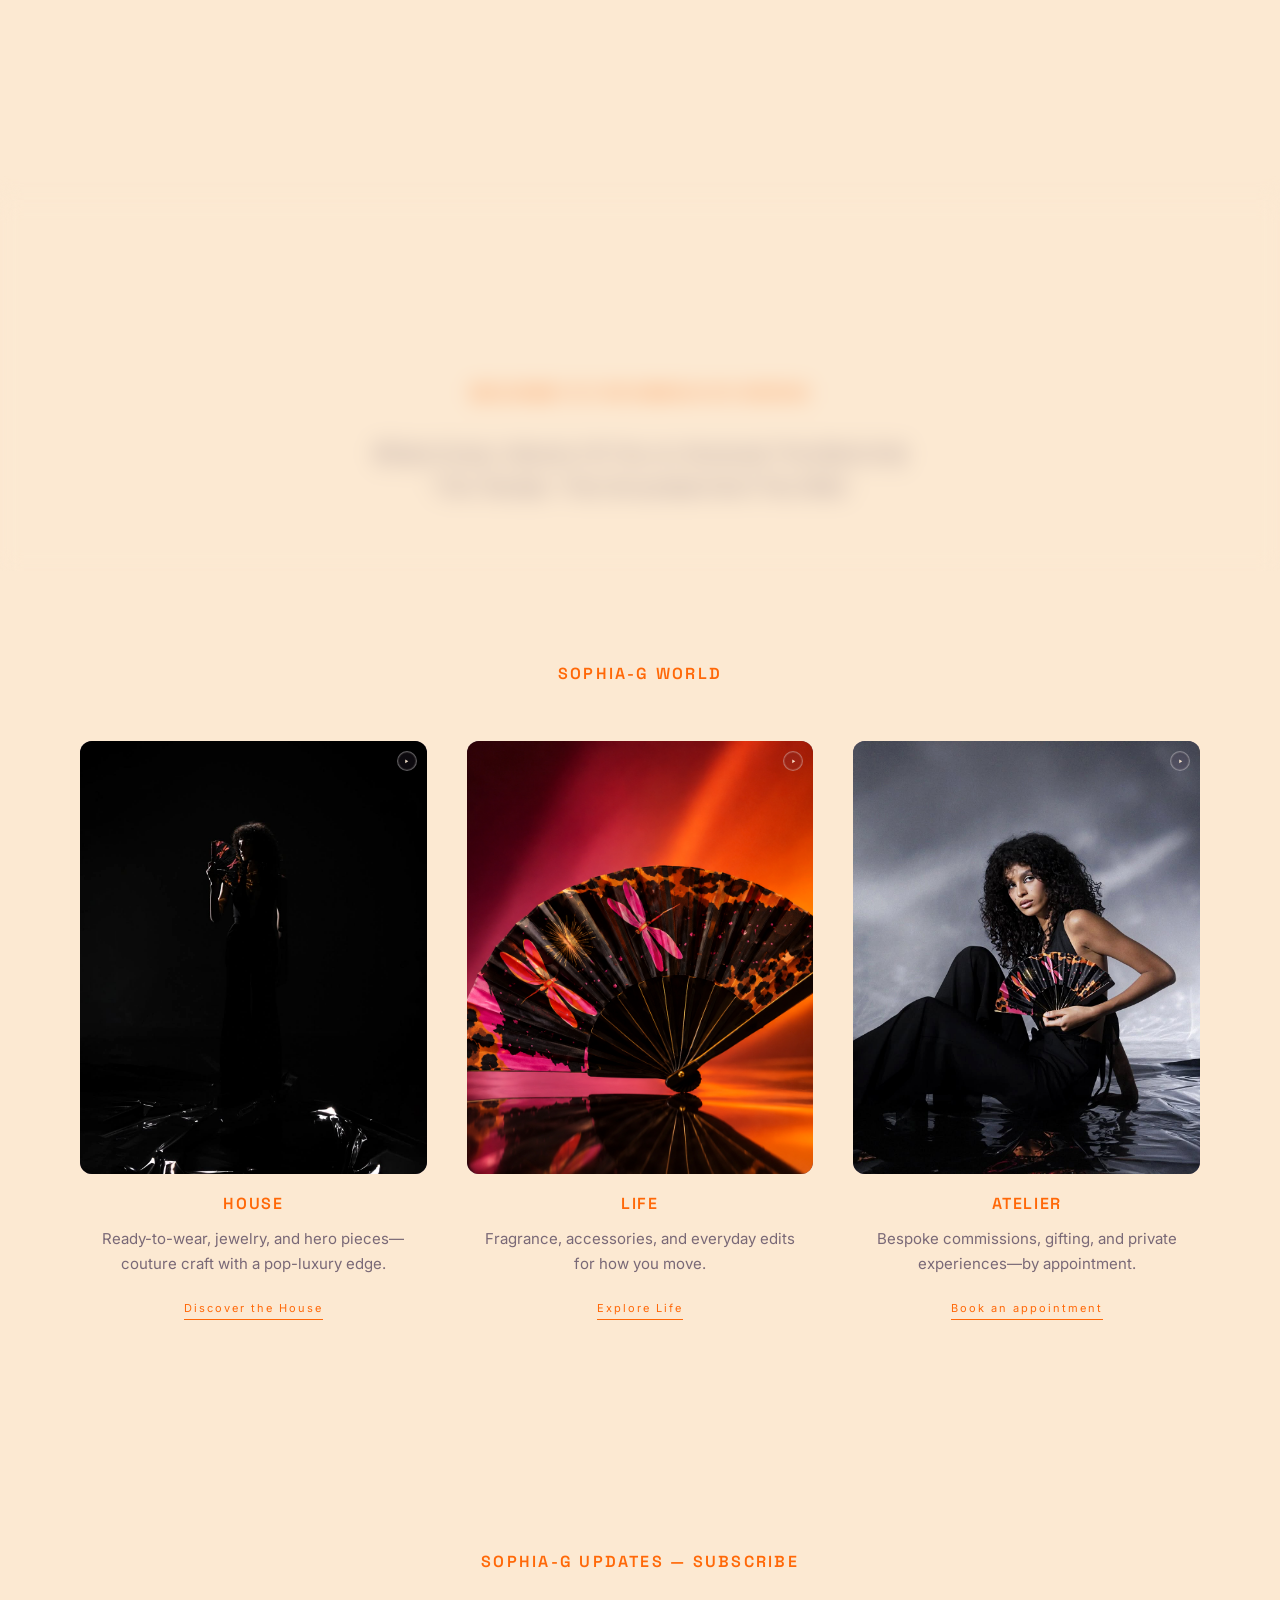
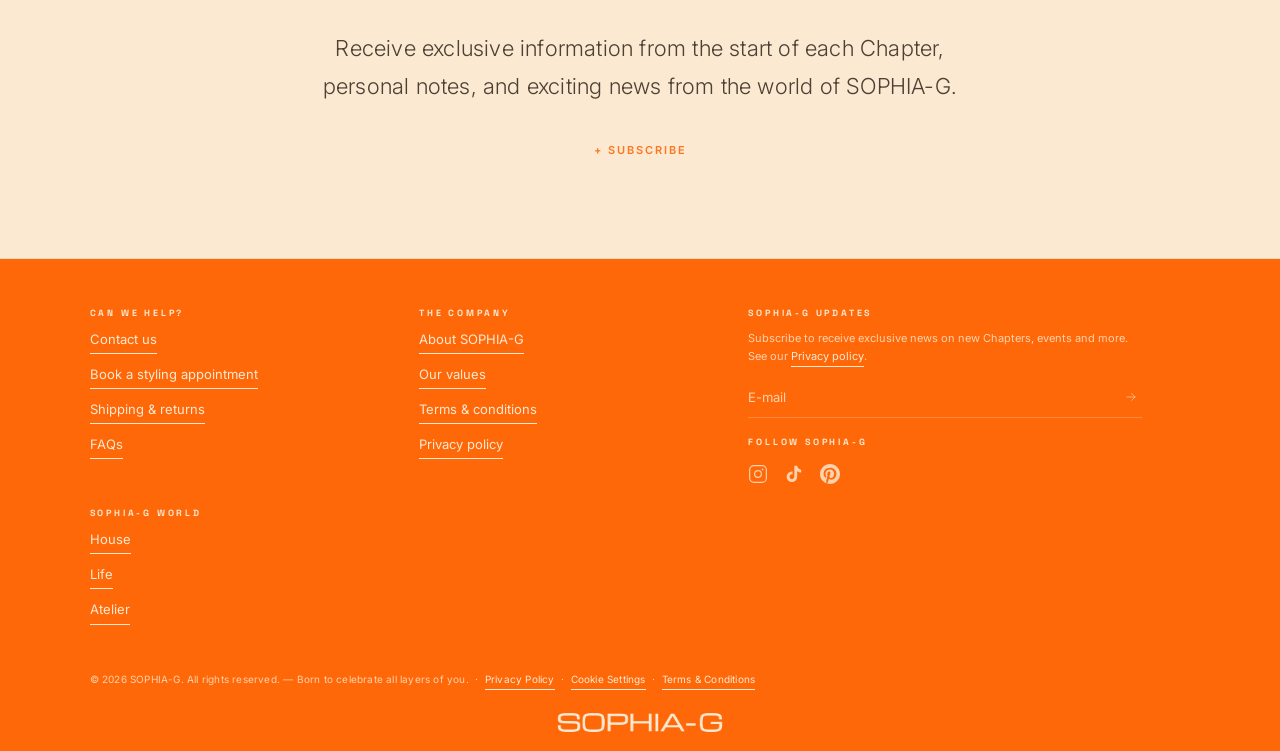
==== commit b7fab9c6: "Remove + , chapters , Menu became world , active icons be pink , header glassy Orange , Bg champain " ====
--- a/index.html
+++ b/index.html
@@ -46,7 +46,7 @@
   <!-- Hero sits outside the pattern wrapper — needs a clean dark canvas -->
   <div data-component="hero"></div>
 
-  <!-- Light sections (white page band) -->
+  <!-- Light sections (champagne page band) -->
   <main class="sophia-page">
     <div data-component="welcome"></div>
     <div data-component="services"></div>
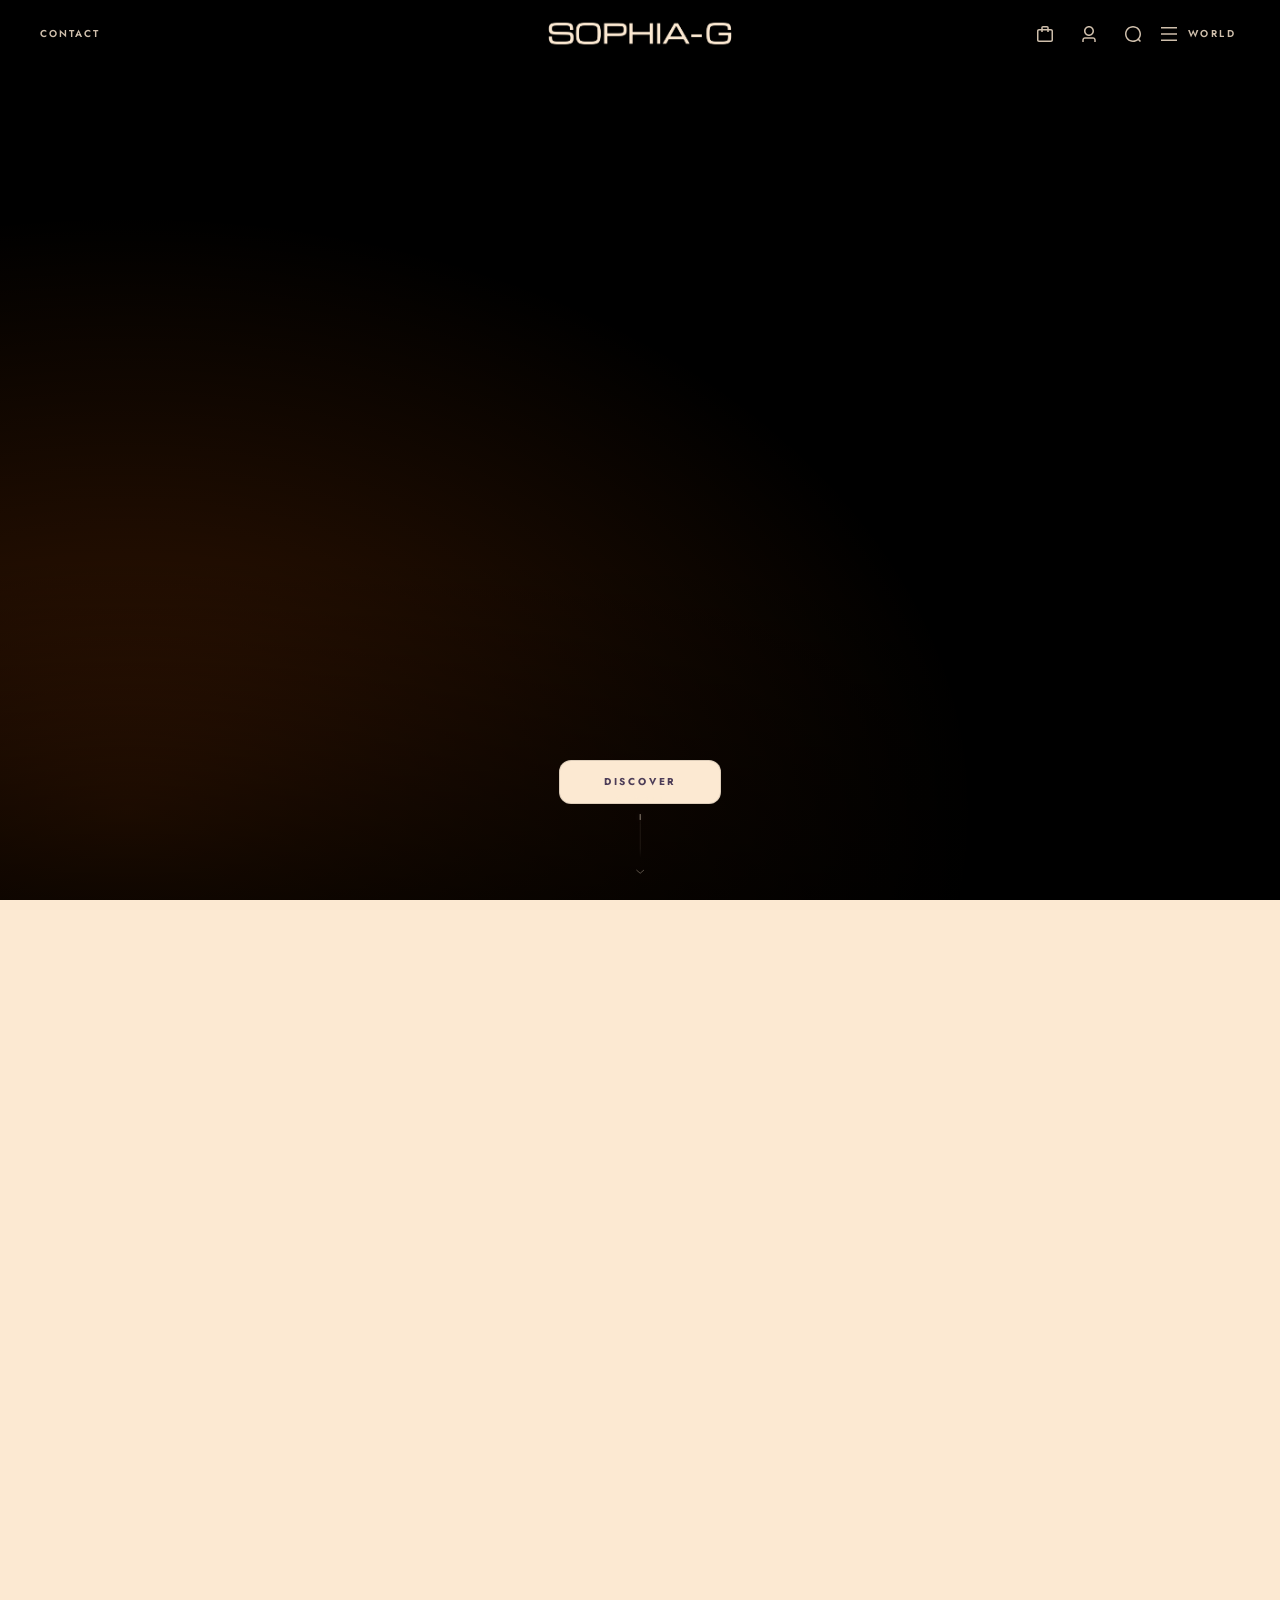
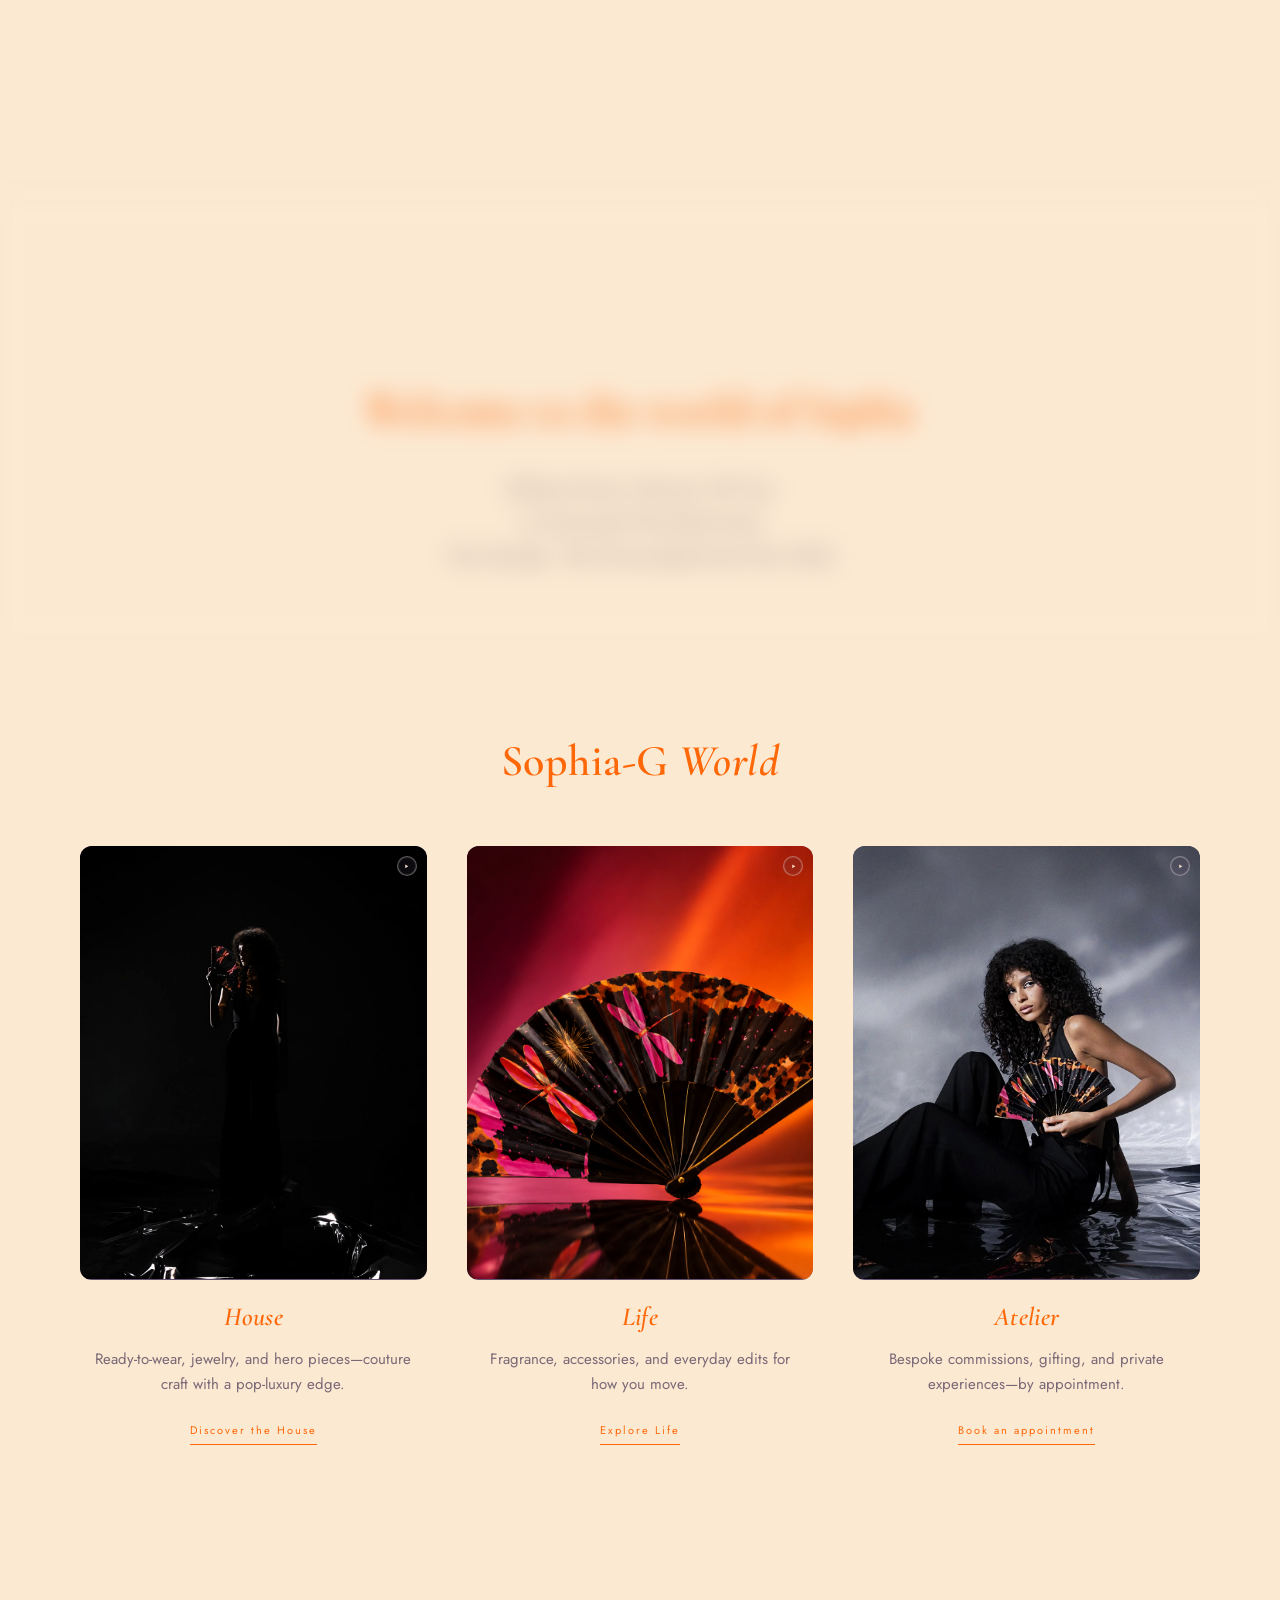
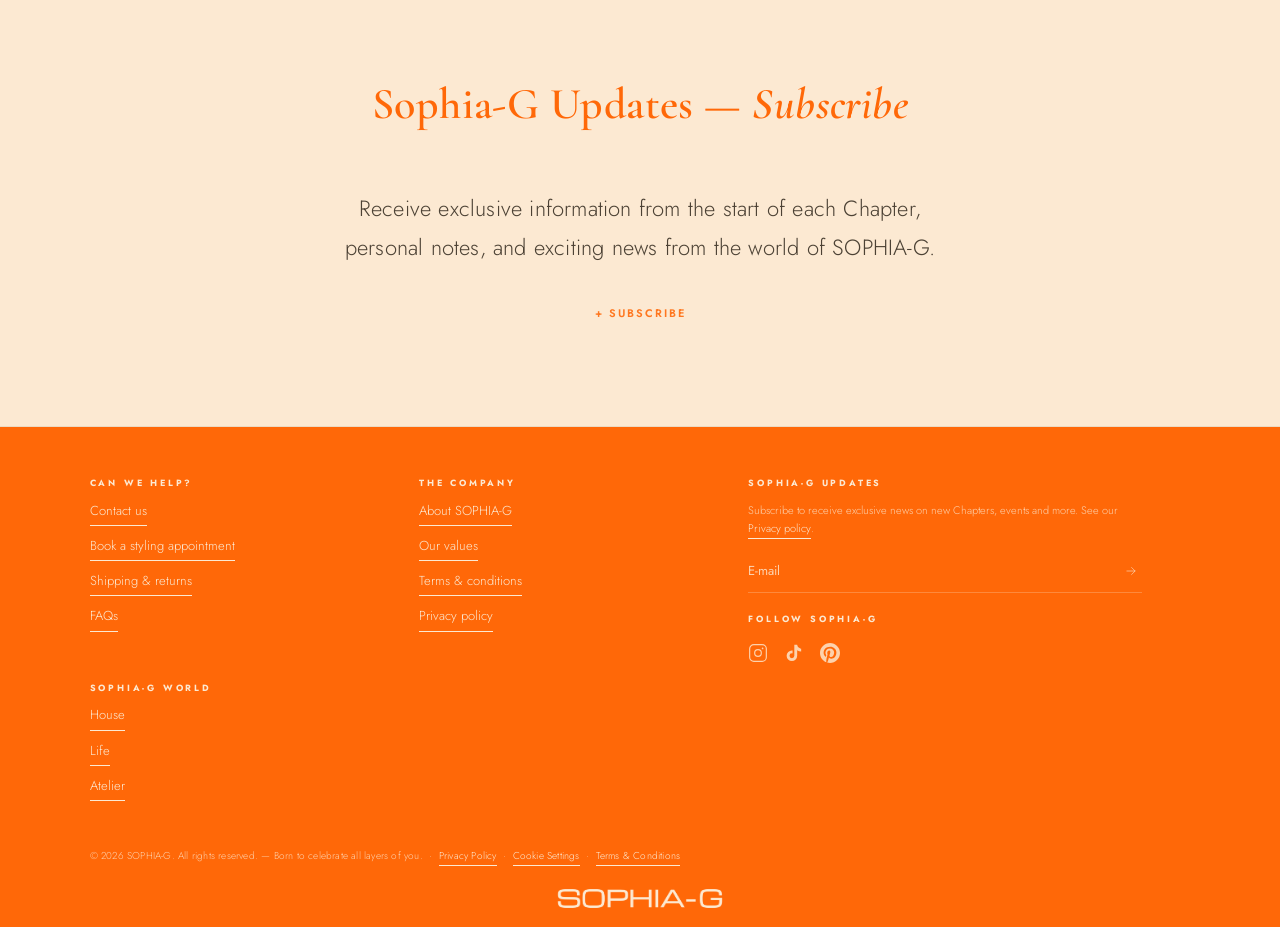
==== commit 4a280e64: "Feat : Brand Font Updated  II" ====
--- a/index.html
+++ b/index.html
@@ -10,6 +10,10 @@
 
   <link rel="preconnect" href="https://fonts.googleapis.com" />
   <link rel="preconnect" href="https://fonts.gstatic.com" crossorigin />
+  <link
+    rel="stylesheet"
+    href="https://fonts.googleapis.com/css2?family=Cormorant+Garamond:ital,wght@0,300;0,400;0,600;0,700;1,300;1,400;1,600&family=Jost:ital,wght@0,300;0,400;0,500;0,600;0,700;0,800;1,400&display=swap"
+  />
 
   <!-- Dynamic CSS loader — bypasses every layer of caching -->
   <script>
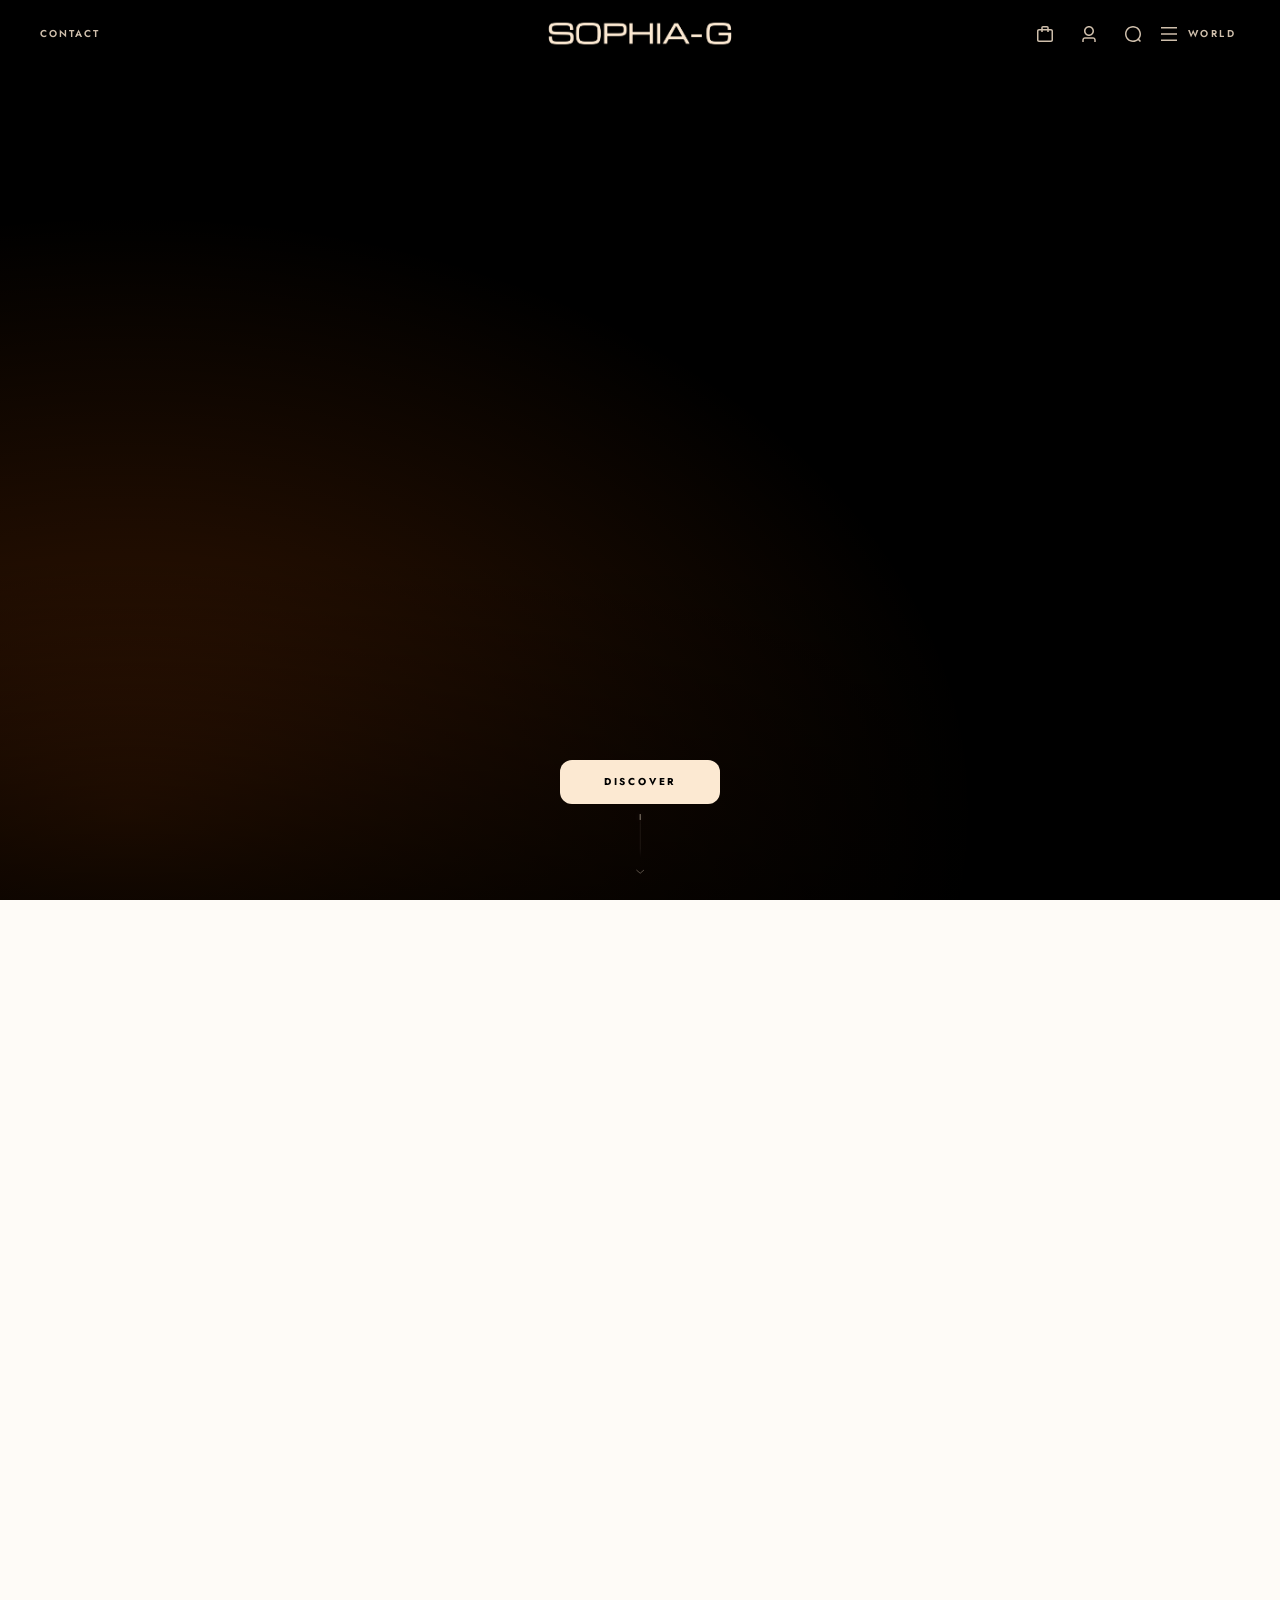
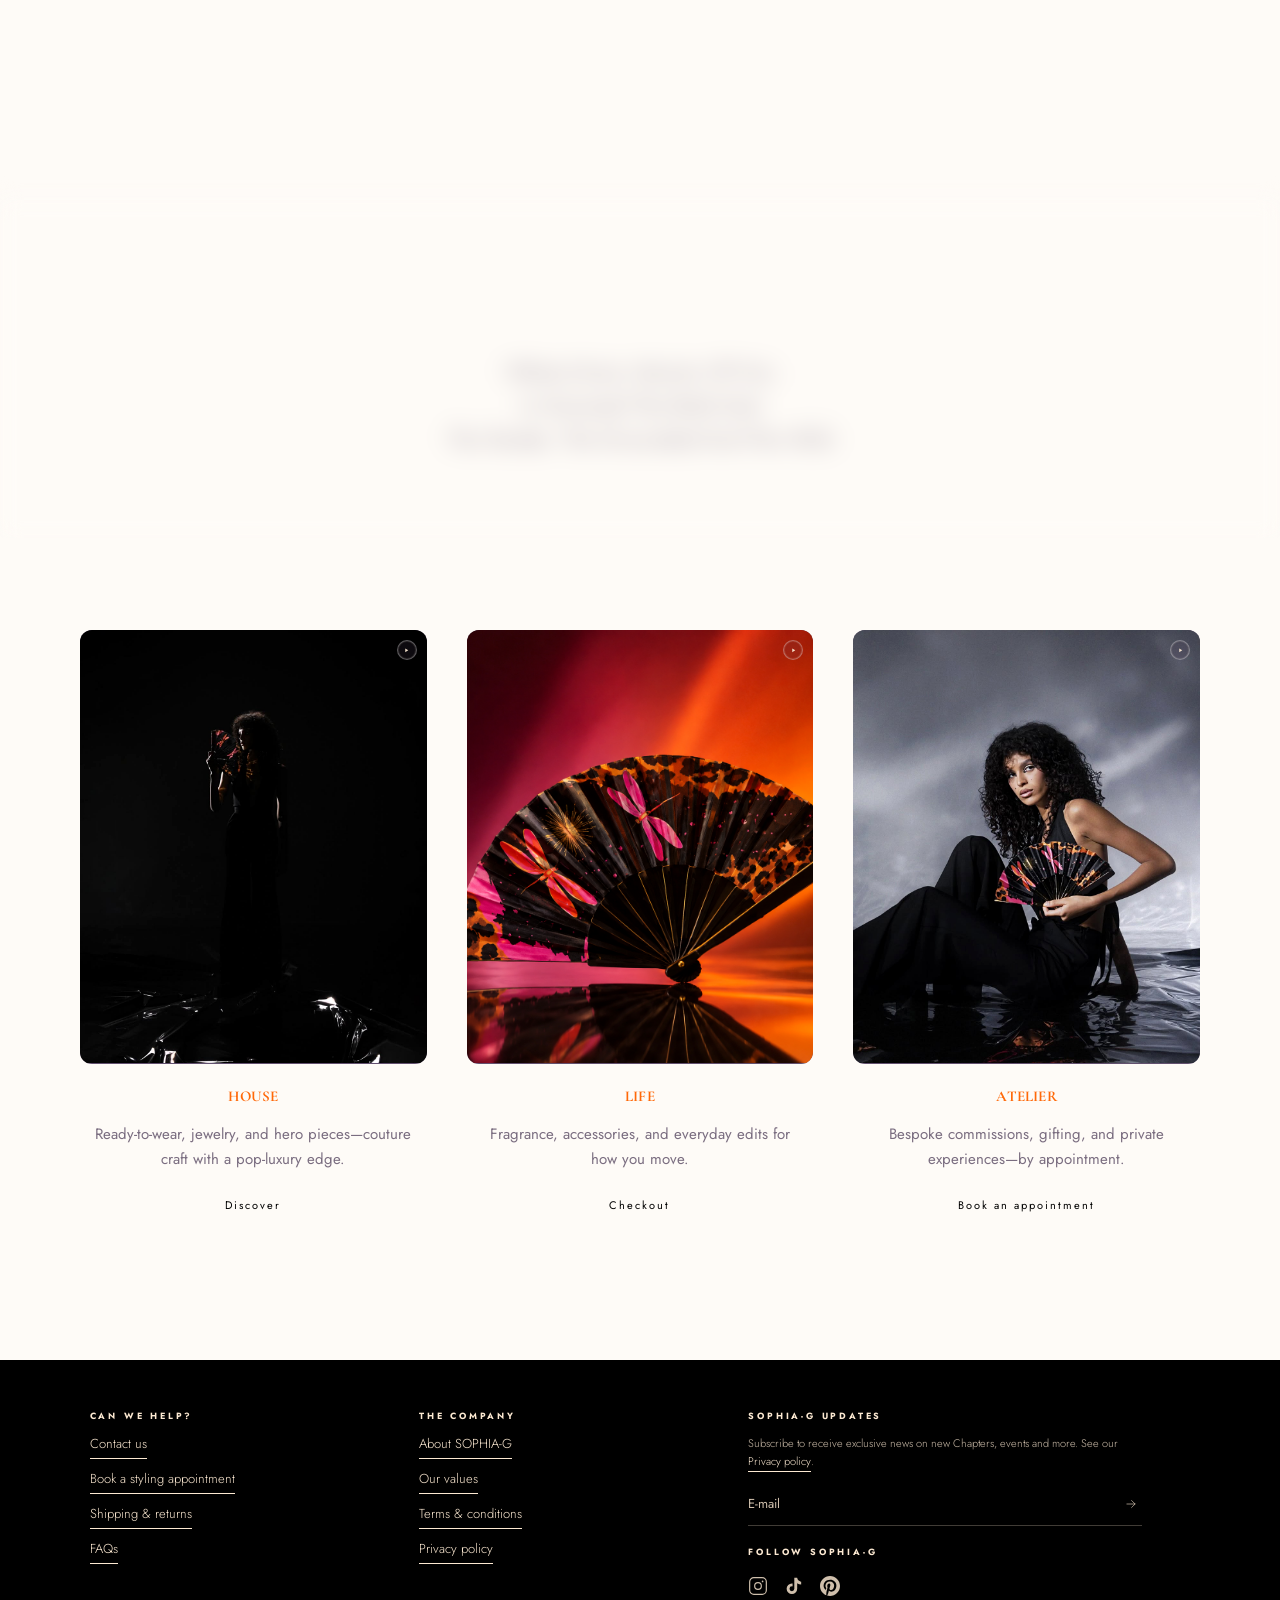
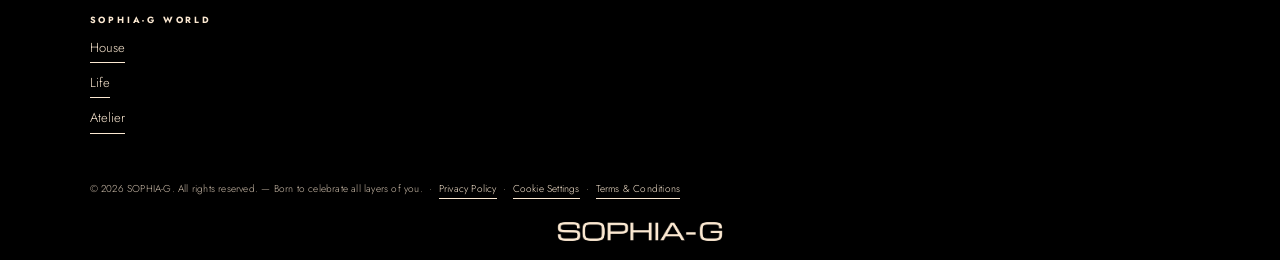
==== commit d71cf9a7: "Feat: 9-6-2026 : Headings removal and cta's changed - removed suscribe part" ====
--- a/index.html
+++ b/index.html
@@ -2,7 +2,7 @@
 <html lang="en">
 <head>
   <meta charset="UTF-8" />
-  <meta name="viewport" content="width=device-width, initial-scale=1.0" />
+  <meta name="viewport" content="width=device-width, initial-scale=1.0, viewport-fit=cover" />
   <meta http-equiv="Cache-Control" content="no-cache, no-store, must-revalidate" />
   <meta http-equiv="Pragma" content="no-cache" />
   <meta http-equiv="Expires" content="0" />
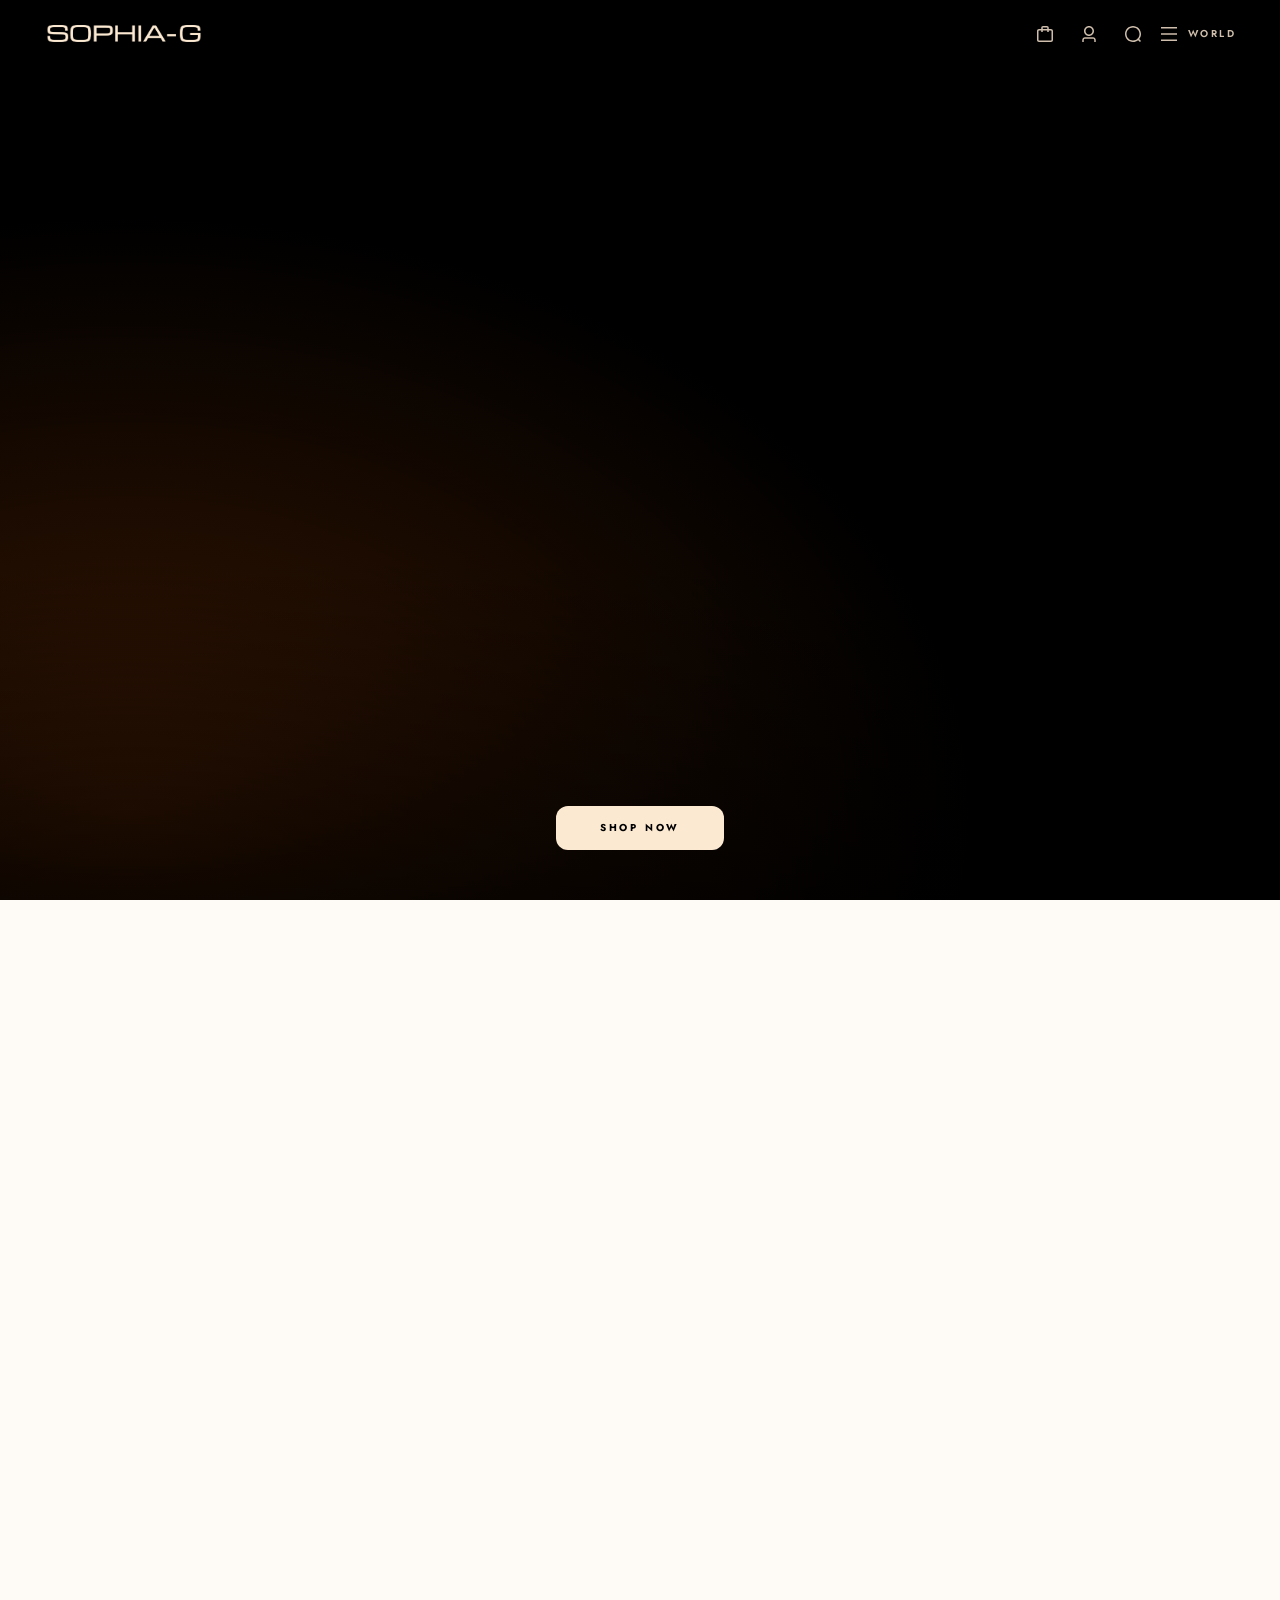
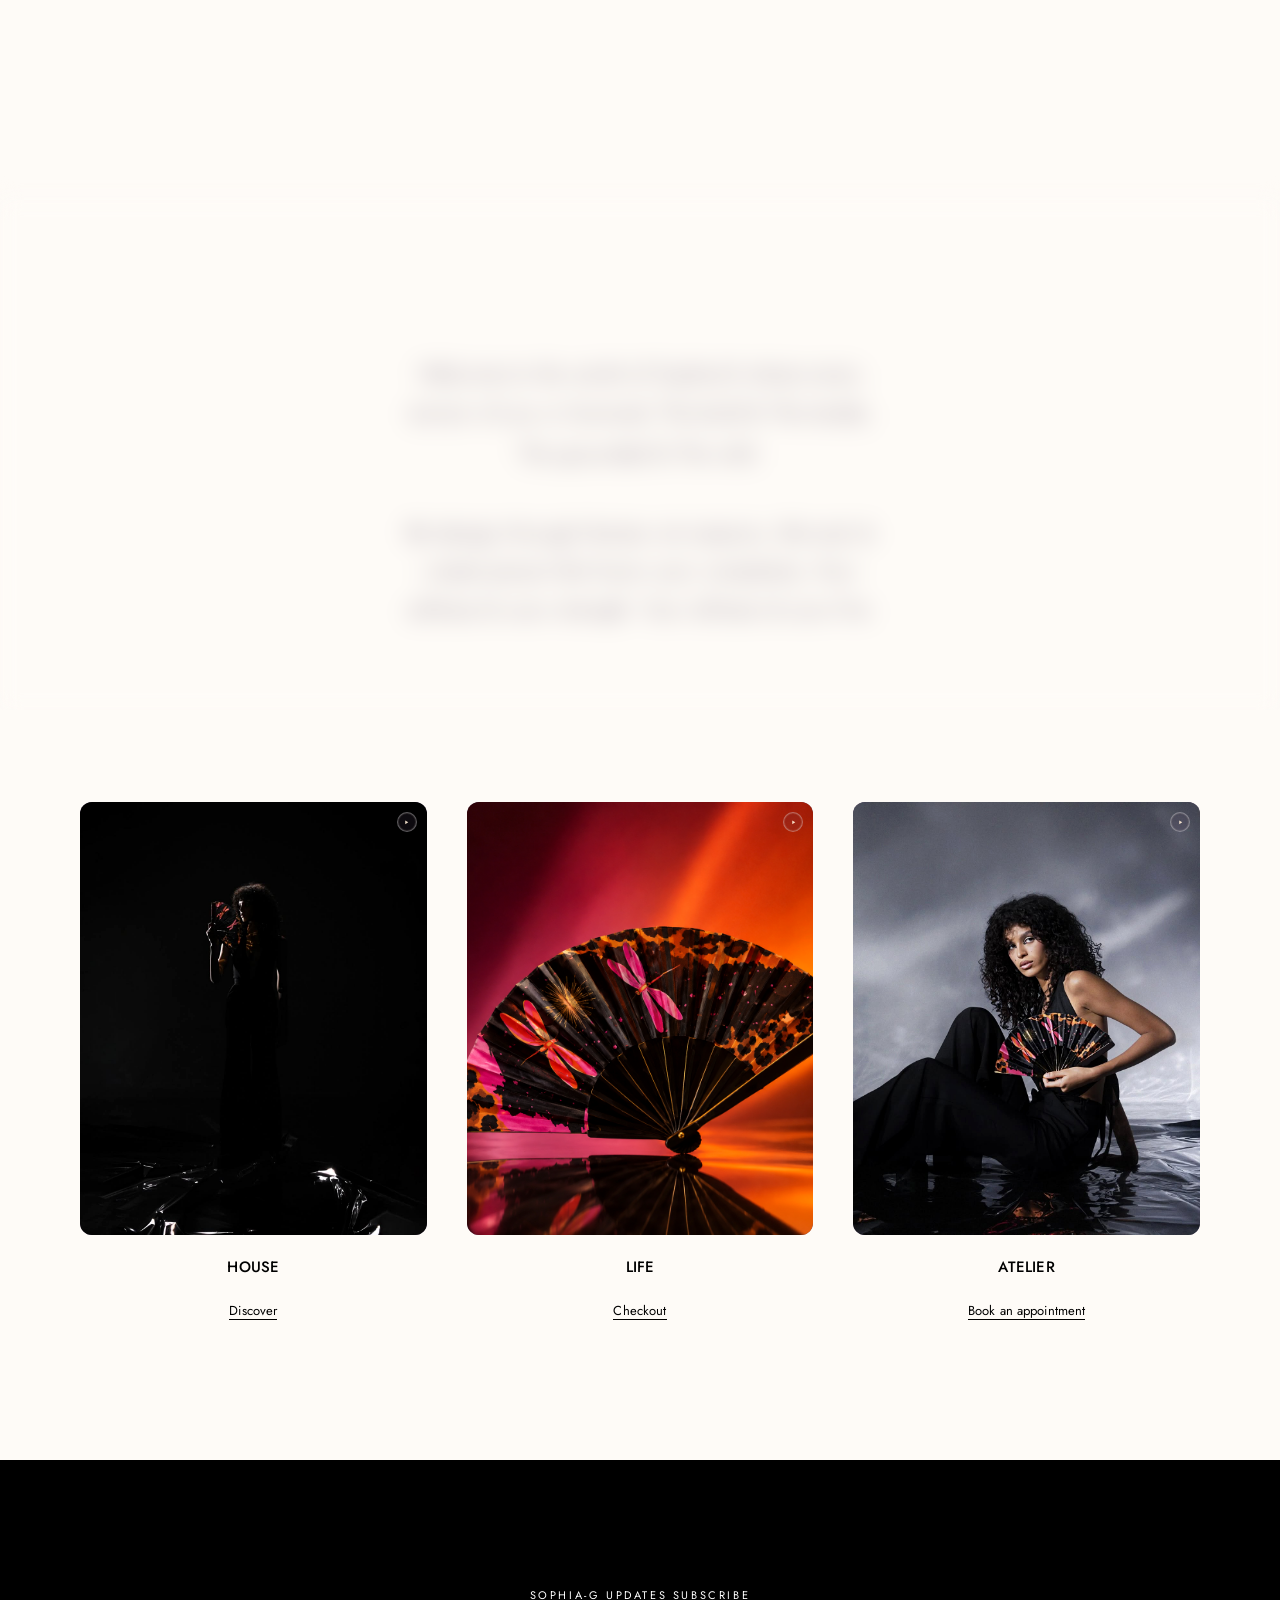
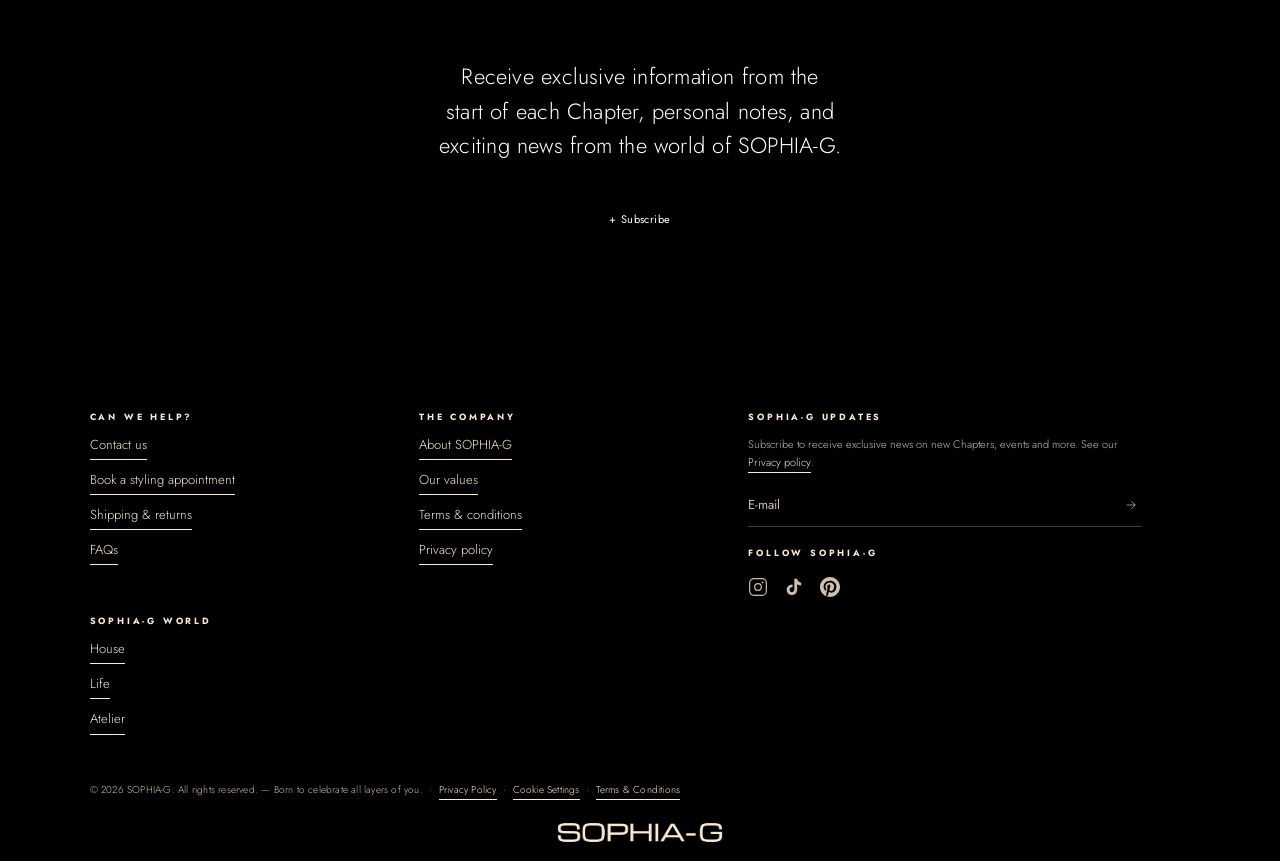
==== commit 06db9dfd: "Phase 5" ====
--- a/index.html
+++ b/index.html
@@ -54,9 +54,9 @@
   <main class="sophia-page">
     <div data-component="welcome"></div>
     <div data-component="services"></div>
-    <div data-component="subscribe"></div>
   </main>
 
+  <div data-component="subscribe"></div>
   <div data-component="footer"></div>
   <div data-component="scroll-top"></div>
 
